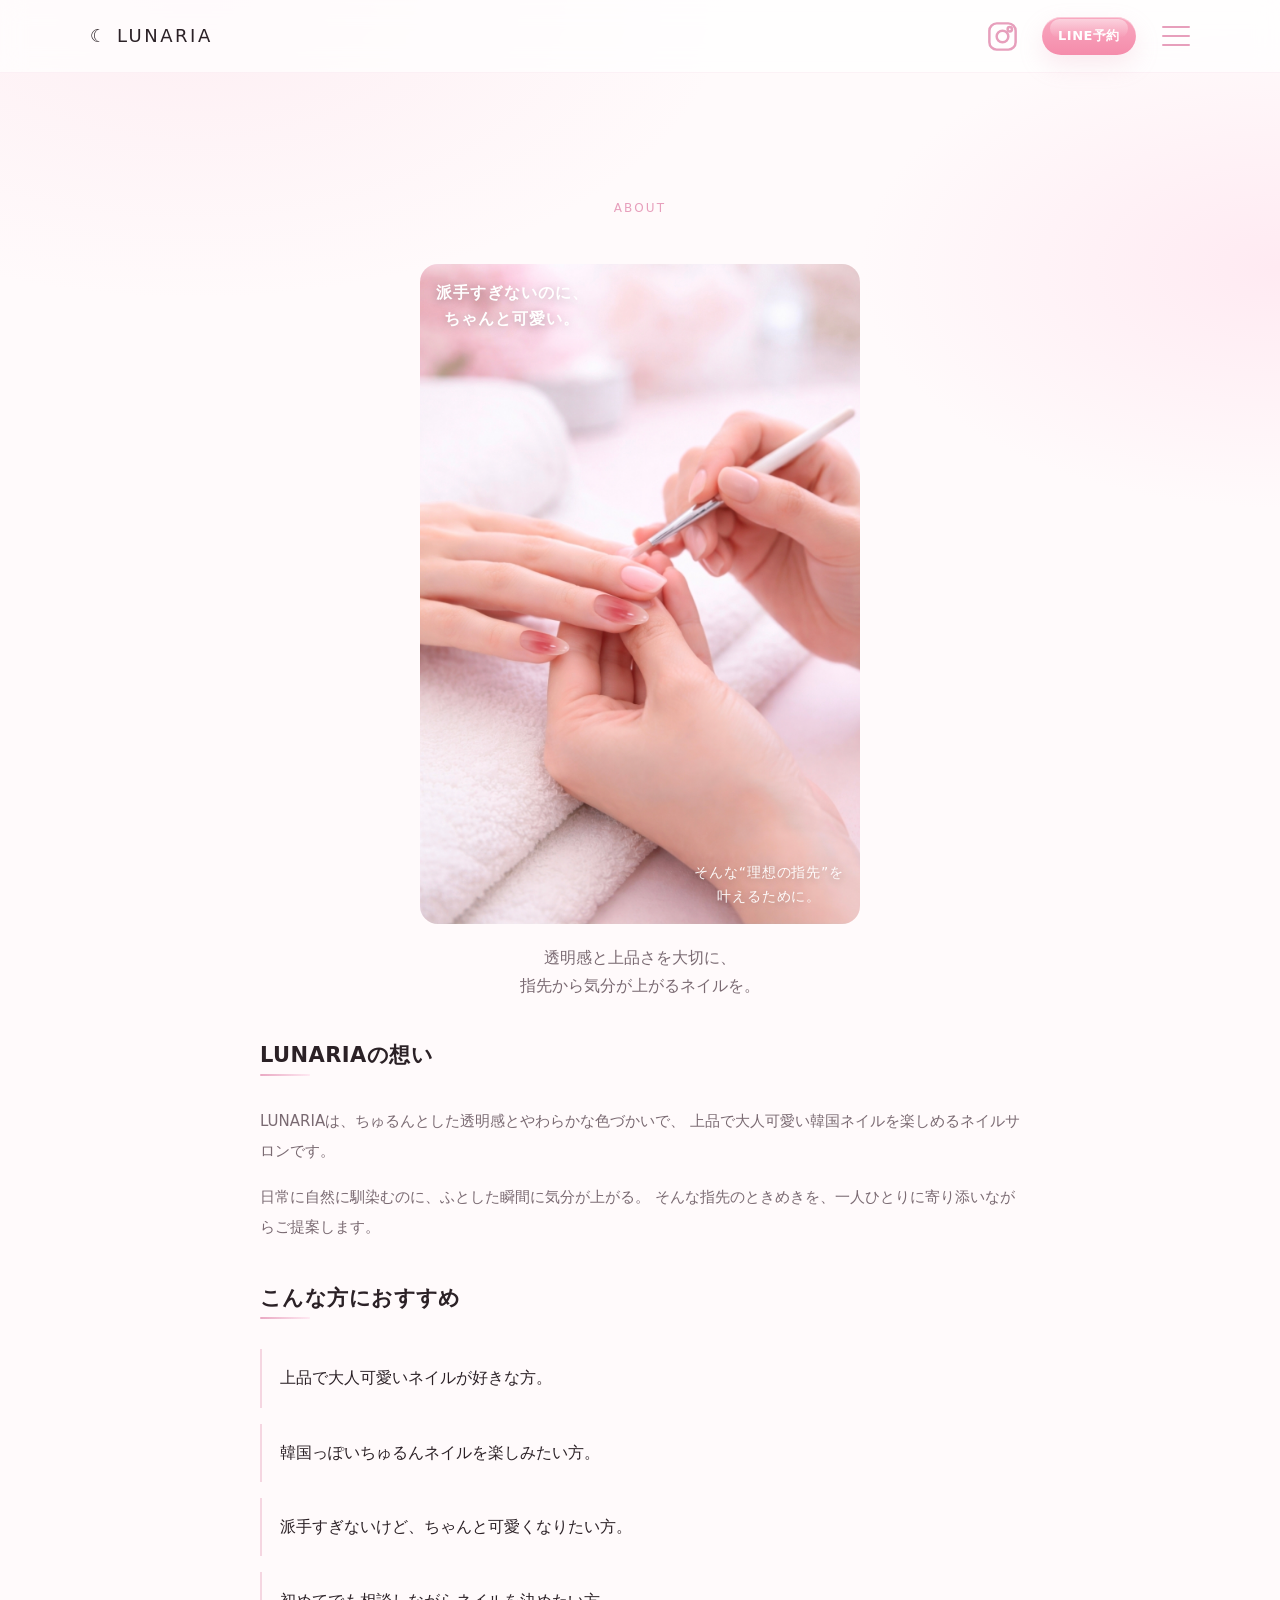
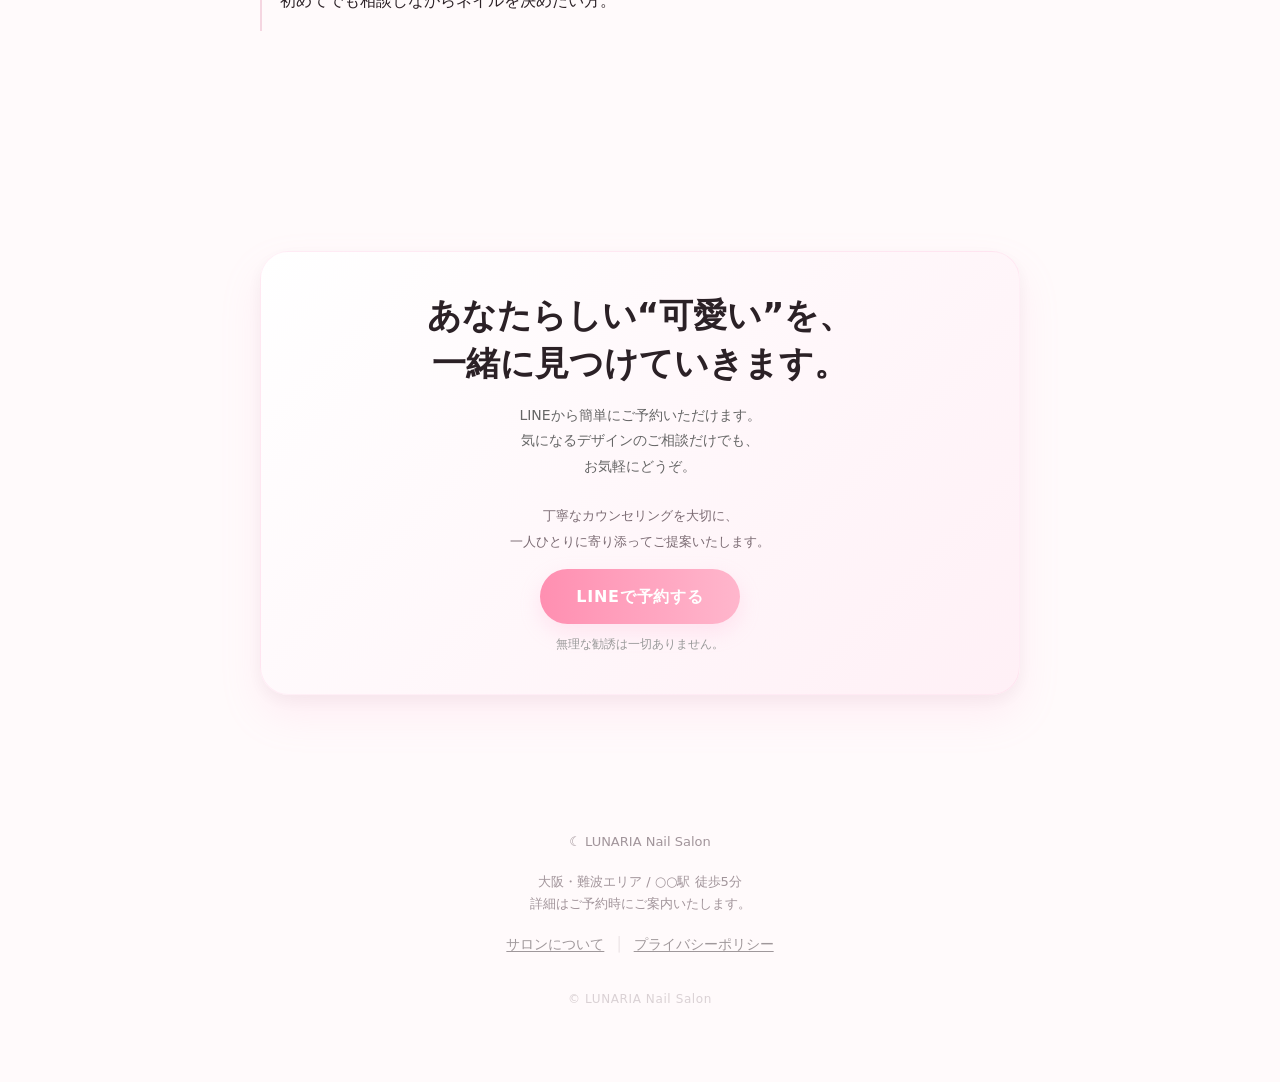
==== about.html @ 352ef380 "Add files via upload" ====
<!DOCTYPE html>
<html lang="ja">
<head>
  <meta charset="UTF-8">
  <meta name="viewport" content="width=device-width, initial-scale=1.0">
  <title>About | LUNARIA</title>
  <link rel="stylesheet" href="css/style.css">
</head>
<body>

  <header class="site-header">
    <div class="container site-header__inner">

      <a href="index.html" class="site-logo">
        ☾ LUNARIA
      </a>

      <nav class="site-nav" aria-label="グローバルナビゲーション">
        <a href="#" class="header__insta" aria-label="Instagram">
          <svg viewBox="0 0 24 24" fill="none" stroke="currentColor" stroke-width="1.8">
            <rect x="3" y="3" width="18" height="18" rx="5"></rect>
            <circle cx="12" cy="12" r="4"></circle>
            <circle cx="17" cy="7" r="1.5"></circle>
          </svg>
        </a>

        <a href="#" class="header__reserve">LINE予約</a>

        <button class="header__menu" aria-label="Menu" aria-expanded="false" aria-controls="headerDrawer">
          <span></span>
          <span></span>
          <span></span>
        </button>
      </nav>
    </div>

    <div class="header-drawer" id="headerDrawer" aria-hidden="true">
      <nav class="header-drawer__nav" aria-label="メニュー">
        <a href="index.html">Top</a>
        <a href="about.html" class="active">About</a>
        <a href="gallery.html">Gallery</a>
        <a href="menu.html">Menu</a>
        <a href="index.html#price">Price</a>
        <a href="index.html#faq">FAQ</a>
        <a href="index.html#cta">Reserve</a>
      </nav>
    </div>
  </header>

  <main>

    <section class="about-page section">
      <div class="container-narrow">

<div class="section-head center fade-up">
  <span class="section-label">About</span>

  
  
  
<div class="about-page__visual">

  <img src="images/about-nail.jpg" alt="施術イメージ">

  <p class="visual-text visual-text--top">
    派手すぎないのに、<br>ちゃんと可愛い。
  </p>

  <p class="visual-text visual-text--bottom">
    そんな“理想の指先”を<br>叶えるために。
  </p>

</div>


  <p class="section-text">
    透明感と上品さを大切に、<br>
    指先から気分が上がるネイルを。
  </p>
</div>

        <div class="about-page__block fade-up delay-2">
          <h2 class="about-page__title">LUNARIAの想い</h2>
          <p class="about-page__text">
            LUNARIAは、ちゅるんとした透明感とやわらかな色づかいで、
            上品で大人可愛い韓国ネイルを楽しめるネイルサロンです。
          </p>
          <p class="about-page__text">
            日常に自然に馴染むのに、ふとした瞬間に気分が上がる。
            そんな指先のときめきを、一人ひとりに寄り添いながらご提案します。
          </p>
        </div>

        <div class="about-page__block fade-up delay-3">
          <h2 class="about-page__title">こんな方におすすめ</h2>
          <ul class="about-page__list">
            <li>上品で大人可愛いネイルが好きな方。</li>
            <li>韓国っぽいちゅるんネイルを楽しみたい方。</li>
            <li>派手すぎないけど、ちゃんと可愛くなりたい方。</li>
            <li>初めてでも相談しながらネイルを決めたい方。</li>
          </ul>
        </div>

      </div>
    </section>

    <section class="cta section">
      <div class="container-narrow">
        <div class="cta-box fade-up">
          <h2 class="cta-title">あなたらしい“可愛い”を、<br>一緒に見つけていきます。</h2>
          <p class="cta-text">
            LINEから簡単にご予約いただけます。<br>
            気になるデザインのご相談だけでも、<br>お気軽にどうぞ。
          </p>
          <p class="cta-support">
  丁寧なカウンセリングを大切に、<br>
一人ひとりに寄り添ってご提案いたします。
</p>
          <a href="#" class="cta-button">LINEで予約する</a>
          <p class="cta-sub">無理な勧誘は一切ありません。</p>
        </div>
      </div>
    </section>

  </main>

<!-- footer -->
<footer class="site-footer">
  <div class="container center">

    <p class="footer-brand">☾ LUNARIA Nail Salon</p>

    <div class="footer-access">
      <p>大阪・難波エリア / ○○駅 徒歩5分</p>
      <p>詳細はご予約時にご案内いたします。</p>
    </div>

<div class="footer-links">
  <a href="about.html">サロンについて</a>
  <span class="footer-divider">│</span>
  <a href="policy.html">プライバシーポリシー</a>
</div>

    <p class="footer-copy">
      © LUNARIA Nail Salon
    </p>

  </div>
</footer>

  <script src="js/main.js"></script>
</body>
</html>
---- css/style.css ----
/* =========================
   RESET
========================= */

*,
*::before,
*::after{
  box-sizing:border-box;
}

html{
  scroll-behavior:smooth;
}

body{
  margin:0;
  font-family:"Noto Sans JP", system-ui, sans-serif;
  color:var(--text);
  background:
    radial-gradient(900px 500px at 15% 0%, rgba(246,179,203,0.16), transparent 60%),
    radial-gradient(700px 400px at 100% 10%, rgba(255,227,238,0.7), transparent 60%),
    var(--bg);
  line-height:1.7;
}

img{
  display:block;
  max-width:100%;
  height:auto;
}

a{
  color:inherit;
  text-decoration:none;
}

ul{
  margin:0;
  padding:0;
  list-style:none;
}

p{
  margin:0;
}

h1,h2,h3{
  margin:0;
  line-height:1.2;
}


/* =========================
   DESIGN TOKENS
========================= */

:root{

  --bg:#fffafb;
  --bg-soft:#fff3f7;
  --surface:#ffffff;

  --text:#2b2126;
  --text-soft:#7a6a72;

  --line:#f1dbe4;

  --pink-main:#f6b3cb;
  --pink-soft:#ffe3ee;
  --pink-deep:#e79fbc;

  --shadow-soft:0 10px 30px rgba(231,159,188,0.12);
  --shadow-card:0 8px 24px rgba(43,33,38,0.06);

  --radius-sm:14px;
  --radius-md:20px;
  --radius-lg:28px;

  --container:1120px;
  --container-narrow:760px;

  --space-section:120px;
  --space-section-sp:90px;
}

/* =========================
   LAYOUT
========================= */

.container{
  width:min(100% - 32px, var(--container));
  margin:0 auto;
}

.container-narrow{
  width:min(100% - 32px, var(--container-narrow));
  margin:0 auto;
}

.section{
  padding:var(--space-section) 0;
}

@media (max-width:768px){
  .section{
    padding:var(--space-section-sp) 0;
  }
}

/* =========================
   HEADER MENU
========================= */

.site-header{
  position: sticky;
  top: 0;
  z-index: 1000;
  background: rgba(255,255,255,0.88);
  backdrop-filter: blur(12px);
  -webkit-backdrop-filter: blur(12px);
  border-bottom: 1px solid rgba(231,159,188,0.10);
}

.site-header__inner{
  width: min(1100px, 92%);
  margin: 0 auto;
  min-height: 84px;
  display: flex;
  align-items: center;
  justify-content: space-between;
  gap: 16px;
}

.site-brand{
  display: inline-flex;
  align-items: center;
  gap: 8px;
  text-decoration: none;
  color: var(--text);
}

.site-brand__logo{
  font-size: 20px;
}

.site-brand__name{
  font-size: 18px;
  font-weight: 700;
  letter-spacing: .08em;
}

.site-header__actions{
  display: flex;
  align-items: center;
  gap: 14px;
}

.header-instagram img{
  width: 28px;
  height: 28px;
  display: block;
}

.menu-toggle{
  width: 46px;
  height: 46px;
  border: none;
  background: transparent;
  display: inline-flex;
  flex-direction: column;
  justify-content: center;
  gap: 6px;
  cursor: pointer;
  padding: 0;
}

.menu-toggle span{
  display: block;
  width: 28px;
  height: 2px;
  margin: 0 auto;
  border-radius: 999px;
  background: #d69ab0;
  transition: transform .25s ease, opacity .25s ease;
}

/* 開いた時の × */
.menu-toggle.is-open span:nth-child(1){
  transform: translateY(8px) rotate(45deg);
}

.menu-toggle.is-open span:nth-child(2){
  opacity: 0;
}

.menu-toggle.is-open span:nth-child(3){
  transform: translateY(-8px) rotate(-45deg);
}

.site-menu{
  position: fixed;
  inset: 84px 0 auto 0;
  background: rgba(255,255,255,0.96);
  backdrop-filter: blur(12px);
  -webkit-backdrop-filter: blur(12px);
  border-bottom: 1px solid rgba(231,159,188,0.10);
  opacity: 0;
  visibility: hidden;
  transform: translateY(-8px);
  transition: opacity .25s ease, visibility .25s ease, transform .25s ease;
}

.site-menu.is-open{
  opacity: 1;
  visibility: visible;
  transform: translateY(0);
}

.site-menu__inner{
  width: min(1100px, 92%);
  margin: 0 auto;
  display: grid;
  gap: 4px;
  padding: 18px 0 22px;
}

.site-menu__inner a{
  display: block;
  padding: 14px 6px;
  color: var(--text);
  text-decoration: none;
  font-weight: 600;
  border-bottom: 1px solid rgba(231,159,188,0.08);
}

.site-menu__inner a:last-child{
  border-bottom: none;
}

@media (min-width: 769px){
  .site-menu{
    inset: 92px 0 auto 0;
  }
}
/* =========================
   SECTION HEAD
========================= */
.section-head{
  text-align:center;
  margin-bottom:40px;
}

.section-label{
  display:inline-block;
  margin-bottom:10px;
  font-size:12px;
  letter-spacing:.18em;
  text-transform:uppercase;
  color:var(--pink-deep);
}

.section-title{
  font-size:clamp(28px,4vw,44px);
  color:var(--text);
  margin-bottom:16px;
}

.section-text{
  max-width:520px;
  margin:0 auto;
  color:var(--text-soft);
}

/* =========================
   SECTION LINE
========================= */

.section-divider{
  position: relative;
}

.section-divider::after{
  content: "";
  position: absolute;
  bottom: 0;
  left: 50%;
  transform: translateX(-50%);
  width: 180px;
  height: 2px;
  background: linear-gradient(
    to right,
    transparent,
    rgba(255, 170, 210, 0.7),
    rgba(255, 170, 210, 0.7),
    transparent
  );
  border-radius: 999px;
}

/* =========================
   BUTTON
========================= */

.btn{
  display:inline-flex;
  align-items:center;
  justify-content:center;
  min-height:52px;
  padding:0 24px;
  border-radius:999px;
  border:1px solid transparent;

  background:linear-gradient(
    135deg,
    var(--pink-soft),
    var(--pink-main)
  );

  color:var(--text);
  font-weight:600;

  box-shadow:var(--shadow-soft);

  transition:
    transform .25s ease,
    box-shadow .25s ease,
    opacity .25s ease;
}

.btn:hover{
  transform:translateY(-2px);
  box-shadow:0 14px 30px rgba(231,159,188,0.18);
}


/* =========================
   CARD
========================= */

.card{
  background:var(--surface);
  border:1px solid rgba(231,159,188,0.14);
  border-radius:var(--radius-md);
  box-shadow:var(--shadow-card);
  transition:.3s ease;
}

.card:hover{
  transform:translateY(-4px);
}

/* =========================
   BADGE
========================= */

.badge{
  display:inline-flex;
  align-items:center;
  gap:6px;
  padding:8px 12px;
  border-radius:999px;
  background:var(--bg-soft);
  color:var(--pink-deep);
  font-size:12px;
  letter-spacing:.08em;
}


/* =========================
   UTILITY
========================= */

.center{
  text-align:center;
}

.mt-s{
  margin-top:12px;
}

.mt-m{
  margin-top:24px;
}

.mt-l{
  margin-top:40px;
}

/* =========================
   HEADER
========================= */

.site-header{
  position: sticky;
  top: 0;
  z-index: 100;

  background: rgba(255,255,255,0.7);
  backdrop-filter: blur(12px);
  -webkit-backdrop-filter: blur(12px);

  border-bottom: 1px solid rgba(231,159,188,0.12);
}

.site-header__inner{
  min-height: 72px;
  display: flex;
  align-items: center;
  justify-content: space-between;
  gap: 20px;
}

.site-logo{
  font-size:18px;
  font-weight:500;
  letter-spacing:.14em;
  color:var(--text);
  white-space:nowrap;
}

.site-nav{
  display: flex;
  align-items: center;
  gap: 22px;
}

.site-nav__link{
  position: relative;
  font-size: 14px;
  color: var(--text-soft);
  transition: color .25s ease;
}

.site-nav__link:hover{
  color: var(--text);
}

.site-nav__link::after{
  content: "";
  position: absolute;
  left: 0;
  bottom: -4px;
  width: 0;
  height: 1px;
  background: var(--pink-deep);
  transition: width .25s ease;
}

.site-nav__link:hover::after{
  width: 100%;
}

.header{
  background:var(--pink-deep);
}

.header__insta{
  display: flex;
  align-items: center;
  justify-content: center;
  color:var(--pink-deep);
}
.header__insta svg{
  width:35px;
  height:35px;
  stroke-width:1.7;
}

.header__menu{
  width:28px;
  height:20px;
  margin-left:4px;
  display:flex;
  flex-direction:column;
  justify-content:space-between;
  background:none;
  border:none;
  padding:0;
  cursor:pointer;
}

.header__menu span{
  display:block;
  width:100%;
  height:1.8px;

  background:var(--pink-deep);
  border-radius:2px;

  transition:.25s ease;
}

.header__menu:hover span{
  opacity:.7;
}

.header__reserve{
  font-size:13px;
  font-weight:600;
  padding:8px 16px;

  border-radius:999px;

  background:var(--pink-deep);
  color:#fff;

  text-decoration:none;
  letter-spacing:.04em;

  transition:.25s ease;
}

.header__reserve:hover{
  transform:translateY(-1px);
  box-shadow:0 6px 16px rgba(231,159,188,0.25);
}

.site-header.scrolled{
  background: rgba(255,255,255,0.92);
  box-shadow: 0 12px 30px rgba(0,0,0,0.06);
}

/* =========================
   HEADER DRAWER
========================= */

.header__menu.is-open span:nth-child(1){
  transform: translateY(9px) rotate(45deg);
}

.header__menu.is-open span:nth-child(2){
  opacity: 0;
}

.header__menu.is-open span:nth-child(3){
  transform: translateY(-9px) rotate(-45deg);
}

.header-drawer{
  position: absolute;
  top: 100%;
  left: 0;
  width: 100%;

  background: rgba(255,255,255,0.92);
  backdrop-filter: blur(16px);
  -webkit-backdrop-filter: blur(14px);

  border-bottom: 1px solid rgba(231,159,188,0.12);

  opacity: 0;
  visibility: hidden;
  transform: translateY(-8px);
  transition: opacity .25s ease, visibility .25s ease, transform .25s ease;
  box-shadow: 0 20px 40px rgba(231,159,188,0.12);
}

.header-drawer.is-open{
  opacity: 1;
  visibility: visible;
  transform: translateY(0);
}

.header-drawer__nav{
  width: min(1100px, 92%);
  margin: 0 auto;
  padding: 14px 0 18px;
  display: grid;
  gap: 2px;
}

.header-drawer__nav a{
  display: block;
  padding: 18px 0;
  font-size: 16px;
  color: var(--text);
  text-decoration: none;
  border-bottom: 1px solid rgba(231,159,188,0.12);
  letter-spacing: .04em;

  transition: color .3s ease,
              transform .2s cubic-bezier(.4,0,.2,1);
  will-change: transform;
}

.header-drawer__nav a:hover{
  color: var(--pink-deep);
  transform: translateX(6px);
}

.header-drawer__nav a.active{
  color: var(--pink-deep);
  font-weight: 600;
}

.header-drawer__nav a:last-child{
  border-bottom: none;
}

/* =========================
   HERO
========================= */
.hero{
  position:relative;
  display:grid;
  place-items:center;
  overflow:hidden;
  
  min-height:calc(100svh - 72px);
  padding:120px 0;
}

.hero__bg{
  position:absolute;
  inset:0;
}

.hero__bg-image{
  width:100%;
  height:100%;
  object-fit:cover;

  transform:scale(1.08);
}

.hero__brand::before{
  content:none;
  display:inline-block;
  width:18px;
  height:1px;
  background:rgba(255,255,255,0.6);
  margin-right:8px;
  vertical-align:middle;
}

.hero::after{
  content:"";
  position:absolute;
  left:50%;
  bottom:-90px;
  transform:translateX(-50%);
  width:min(900px, 90vw);
  height:220px;
  background:radial-gradient(
    ellipse at center,
    rgba(255,210,230,.38),
    transparent 70%
  );
  filter:blur(36px);
  pointer-events:none;
}

.hero__overlay{
  position:relative;
  z-index:1;
  max-width:720px;
  margin:0 auto;
  text-align:center;
}

.hero__overlay::before{
  content:"";
  position:absolute;
  inset:-40px -20px;

  background:radial-gradient(
    circle,
    rgba(255,255,255,0.25),
    transparent 70%
  );

  filter:blur(40px);
  z-index:-1;
}

.hero__brand{
  font-size:14px;
  letter-spacing:.32em;
  color:rgba(255,255,255,0.6);
  margin-bottom:16px;
  text-transform:uppercase;
  opacity:0.9;
}

.hero__title{
  text-align:center;
  font-size:clamp(42px, 8vw, 72px);
  line-height:1.05;
  letter-spacing:-0.04em;
  color:#ffffff;
  text-shadow:0 10px 30px rgba(0,0,0,0.22);
}



.hero__title span{
  background:linear-gradient(
    180deg,
    #ff9ec4 0%,
    #FF69A3 40%,
    #ffb6d3 100%
  );
  -webkit-background-clip:text;
  -webkit-text-fill-color:transparent;

  /* ほんのり光沢 */
  text-shadow:
    0 2px 10px rgba(255,120,170,0.25),
    0 0 20px rgba(255,180,210,0.2);
  filter:brightness(1.12);
  text-shadow:0 6px 20px rgba(255,120,170,0.35);
}

.hero__text{
  margin-top:18px;
  font-size:17px;
  line-height:1.9;
  color:rgba(255,255,255,0.9);
  text-shadow:0 2px 12px rgba(0,0,0,.12);
}

.hero__btn{
  margin-top:34px;
  background:#f58cab;
}

.hero__btn,
.header__reserve,
.btn{
  position:relative;

  background:linear-gradient(
    180deg,
    #f8a9c0 0%,
    #f58cab 100%
  );

  color:#fff;
  border-radius:999px;

  box-shadow:
    0 10px 24px rgba(231,159,188,0.22),
    inset 0 1px 0 rgba(255,255,255,0.4);

  transition:transform .25s ease, box-shadow .25s ease;
}

/* ツヤ（ハイライト） */
.hero__btn::before,
.header__reserve::before,
.btn::before{
  content:"";
  position:absolute;
  top:2px;
  left:8%;
  width:84%;
  height:50%;

  background:linear-gradient(
    to bottom,
    rgba(255,255,255,0.8),
    rgba(255,255,255,0)
  );

  border-radius:999px;
  opacity:.6;
  pointer-events:none;
}

/* ホバー */
.hero__btn:hover,
.header__reserve:hover,
.btn:hover{
  transform:translateY(-2px) scale(1.02);

  box-shadow:
    0 14px 28px rgba(231,159,188,0.32),
    inset 0 2px 6px rgba(255,255,255,0.6);
}

.hero__actions{
  margin-top:20px;
}

/* =========================
   RESPONSIVE
========================= */
@media (max-width: 900px){
  .hero__inner{
    grid-template-columns:1fr;
    gap:28px;
  }

  .hero__visual{
    order:-1;
  }

  .hero__content{
    max-width:none;
  }
}

@media (max-width:768px){
  .hero{
    min-height:auto;
    padding:120px 0 90px;
  }

  .hero__overlay{
    width:min(92%, 520px);
    margin:0 auto;
  }
}

  .hero__title{
    font-size:clamp(34px, 12vw, 52px);
  }

  .hero__text{
    font-size:14px;
  }
}

/* =========================
   GALLERY
========================= */

/* 見出し */
.gallery .section-head{
  margin-bottom:48px;
}

.gallery .section-label{
  display:inline-block;
  margin-bottom:10px;
  font-size:12px;
  letter-spacing:.22em;
  text-transform:uppercase;
  color:#e8a3bb;
}

.gallery .section-title{
  font-size:clamp(34px, 5vw, 48px);
  line-height:1.05;
  color:var(--text);
}

.gallery .section-text{
  max-width:560px;
  margin:12px auto 0;
  line-height:1.8;
  color:var(--text-soft);
}

/* レイアウト */
.gallery__layout{
  display:grid;
  grid-template-columns:minmax(0, 1.1fr) minmax(0, 0.9fr);
  gap:28px;
}

/* カード共通 */
.gallery-card{
  border-radius:20px;
}

.gallery-card,
.gallery-mini{
  overflow:hidden;
  background:linear-gradient(
    180deg,
    rgba(255,255,255,0.95),
    rgba(255,255,255,0.78)
  );
  backdrop-filter:blur(8px);
  -webkit-backdrop-filter:blur(8px);
  border:1px solid rgba(231,159,188,0.10);
  box-shadow:0 10px 26px rgba(28,18,23,0.05);
  transition:
    transform .25s ease,
    box-shadow .25s ease,
    border-color .25s ease;
}

.gallery-card:hover,
.gallery-mini:hover{
  transform:translateY(-4px);
  box-shadow:0 16px 34px rgba(28,18,23,0.08);
  border-color:rgba(231,159,188,0.16);
}

.gallery-card__link,
.gallery-mini__link{
  display:block;
}

/* 横並びカード */
.gallery-card__link--row{
  display:grid;
  grid-template-columns:160px 1fr;
  gap:16px;
  align-items:center;
}

.gallery-card__link--reverse{
  display:grid;
  grid-template-columns:1fr 160px;
  gap:16px;
  align-items:center;
}

.gallery-card__link--reverse .gallery-card__thumb{
  order:2;
}

.gallery-card__link--reverse .gallery-card__body{
  order:1;
}

/* Featured */
.gallery-card--feature{
  position:relative;
  height:100%;
  box-shadow:0 12px 28px rgba(231,159,188,0.14);
}

.gallery-card--feature:hover{
  transform:translateY(-4px);
}

.gallery-card--feature .gallery-card__body{
  padding:18px 18px 20px;
}

.gallery-card--feature .gallery-card__title{
  font-size:clamp(24px, 3vw, 34px);
}

/* 画像 */
.gallery-card__image{
  width:100%;
  aspect-ratio:4 / 5;
  object-fit:cover;
  filter:brightness(1.03) contrast(1.03) saturate(1.02);
  transition:transform .35s ease, filter .35s ease;
}

.gallery-card__thumb{
  width:100%;
  height:100%;
  min-height:180px;
  object-fit:cover;
  border-radius:16px;
  filter:brightness(1.03) contrast(1.03) saturate(1.02);
  transition:transform .35s ease, filter .35s ease;
}

.gallery-mini__image{
  width:100%;
  aspect-ratio:1 / 1;
  object-fit:cover;
  filter:brightness(1.03) contrast(1.03) saturate(1.02);
  transition:transform .3s ease;
}

.gallery-card:hover .gallery-card__image,
.gallery-card:hover .gallery-card__thumb{
  transform:scale(1.04);
  filter:brightness(1.05) contrast(1.04) saturate(1.04);
}

.gallery-mini:hover .gallery-mini__image{
  transform:scale(1.05);
}

/* 本文 */
.gallery-card__body{
  display:block;
  padding:22px 20px;
}

.gallery-card__eyebrow{
  margin-bottom:12px;
  font-size:11px;
  letter-spacing:.16em;
  text-transform:uppercase;
  color:var(--pink-deep);
  opacity:.82;
}

.gallery-card__title{
  font-size:clamp(18px, 2.2vw, 26px);
  line-height:1.2;
  color:var(--text);
  font-weight:700;
}

.gallery-card__text{
  margin-top:12px;
  color:var(--text-soft);
  line-height:1.75;
  font-size:14px;
}

/* 右カラム */
.gallery__side{
  display:grid;
  gap:20px;
  padding-top:20px;
}

.gallery__side .gallery-card__title{
  font-size:clamp(18px, 2.2vw, 28px);
}

/* 下3枚 */
.gallery__bottom{
  grid-column:1 / -1;
  display:grid;
  grid-template-columns:repeat(3, 1fr);
  gap:20px;
  margin-top:20px;
}

.gallery__bottom .gallery-mini{
  position:relative;
  border-radius:20px;
}

.gallery__bottom .gallery-mini__image{
  border-radius:20px;
}

/* 下3枚にほんのり艶 */
.gallery__bottom .gallery-mini::after{
  content:"";
  position:absolute;
  inset:0;
  background:linear-gradient(
    120deg,
    rgba(255,255,255,0) 40%,
    rgba(255,255,255,0.28) 50%,
    rgba(255,255,255,0) 60%
  );
  opacity:0;
  transition:opacity .4s ease;
  pointer-events:none;
}

.gallery__bottom .gallery-mini:hover::after{
  opacity:1;
}

/* もっと見る */
.gallery__more{
  grid-column:1 / -1;
  margin-top:32px;
}

/* Gallery_card_PRICE */

.gallery-card__price{
  margin-top:12px;
  font-size:15px;
  font-weight:600;
  color:#e79fbc;
  letter-spacing:.08em;
}

/* =========================
   TABLET
========================= */

@media (max-width:1024px){

  .gallery .section-head{
    margin-bottom:42px;
  }

  .gallery__layout{
    grid-template-columns:1fr;
    gap:24px;
  }

  .gallery__side{
    gap:18px;
    padding-top:0;
  }

  .gallery__bottom{
    grid-template-columns:repeat(3, 1fr);
    gap:18px;
  }
}


/* =========================
   SMARTPHONE
========================= */

@media (max-width:768px){

  .gallery .section-head{
    margin-bottom:36px;
  }

  .gallery .section-title{
    font-size:clamp(30px, 8vw, 40px);
  }

  .gallery .section-text{
    max-width:34ch;
    margin-top:10px;
  }

  .gallery__layout{
    gap:22px;
  }

  .gallery-card__link--row{
    grid-template-columns:120px 1fr;
    gap:12px;
    align-items:center;
  }

  .gallery-card__link--reverse{
    grid-template-columns:1fr 120px;
    gap:12px;
    align-items:center;
  }

  .gallery-card__thumb{
    min-height:140px;
  }

  .gallery-card__body{
    padding:18px 16px;
  }

  .gallery-card__title{
    font-size:19px;
    line-height:1.15;
  }

  .gallery-card__text{
    font-size:13px;
    line-height:1.7;
  }

  .gallery__side{
    gap:18px;
  }

  .gallery__bottom{
    grid-template-columns:repeat(2, 1fr);
    gap:16px;
  }

  .gallery__bottom .gallery-mini:last-child{
    display:none;
  }

  .gallery-mini,
  .gallery-mini__image{
    border-radius:16px;
  }

  .gallery-mini__image{
    aspect-ratio:4 / 3;
  }
}


/* =========================
   TABLET
========================= */

@media (max-width: 1024px){

  .gallery .section-head{
    margin-bottom:42px;
  }

  .gallery__layout{
    grid-template-columns:1fr;
    gap:28px;
  }

  .gallery__side{
    gap:20px;
    padding-top:0;
  }

  .gallery__bottom{
    grid-template-columns:repeat(3, 1fr);
    gap:18px;
  }

  .gallery-card--feature{
    transform:none;
  }

  .gallery-card--feature:hover{
    transform:translateY(-4px);
  }
}


/* =========================
   SMARTPHONE
========================= */

@media (max-width: 768px){

  .gallery .section-head{
    margin-bottom:36px;
  }

  .gallery .section-title{
    font-size:clamp(30px, 8vw, 40px);
  }

  .gallery .section-text{
    max-width:34ch;
    margin-top:10px;
  }

  .gallery__layout{
    gap:22px;
  }

  .gallery-card__link--row{
    display:grid;
    grid-template-columns:120px 1fr;
    align-items:stretch;
  }

  .gallery-card__link--reverse{
    display:grid;
    grid-template-columns:1fr 120px;
    align-items:stretch;
  }

  .gallery-card__link--reverse .gallery-card__thumb{
    order:2;
  }

  .gallery-card__link--reverse .gallery-card__body{
    order:1;
  }

  .gallery-card__thumb{
    min-height:140px;
  }

  .gallery-card__body{
    padding:18px 16px;
  }

  .gallery-card__title{
    font-size:19px;
    line-height:1.15;
  }

  .gallery-card__text{
    font-size:13px;
    line-height:1.7;
  }

  .gallery__side{
    gap:18px;
  }

  .gallery__bottom{
    grid-template-columns:repeat(2, 1fr);
    gap:16px;
    margin-top:6px;
  }

  .gallery-mini:last-child{
    grid-column:1 / -1;
  }

  .gallery-mini,
  .gallery-mini__image{
    border-radius:16px;
  }

  .gallery-mini__image{
    aspect-ratio:4 / 3;
  }
}

/* =========================
   MODAL
========================= */

.gallery-modal{
  position:fixed;
  inset:0;
  z-index:200;
  display:flex;
  align-items:center;
  justify-content:center;
  padding:20px;
  background:rgba(20,16,20,0.72);
  opacity:0;
  visibility:hidden;
  transition:opacity .25s ease, visibility .25s ease;
}

.gallery-modal.is-open{
  opacity:1;
  visibility:visible;
}

.gallery-modal__inner{
  max-width:min(92vw, 760px);
  max-height:88vh;
}

.gallery-modal__image{
  display:block;
  width:100%;
  max-height:88vh;
  object-fit:contain;
  border-radius:20px;
  box-shadow:0 20px 60px rgba(0,0,0,0.22);
  transform:scale(0.96);
  opacity:0;
  transition:transform .25s ease, opacity .25s ease;
}

.gallery-modal.is-open .gallery-modal__image{
  transform:scale(1);
  opacity:1;
}

.gallery-modal__close{
  position:absolute;
  top:20px;
  right:20px;
  width:44px;
  height:44px;
  border:none;
  border-radius:999px;
  background:rgba(255,255,255,0.18);
  color:#fff;
  font-size:28px;
  line-height:1;
  cursor:pointer;
  backdrop-filter:blur(8px);
  -webkit-backdrop-filter:blur(8px);
}

@media (max-width:768px){
  .gallery-modal{
    padding:16px;
  }

  .gallery-modal__inner{
    max-width:100%;
  }

  .gallery-modal__image{
    border-radius:16px;
  }

  .gallery-modal__close{
    top:14px;
    right:14px;
  }
}

/* =========================
   POPULAR
========================= */

.popular__grid{
  display:grid;
  grid-template-columns:repeat(3, 1fr);
  gap:24px;
}

.popular-card{
  overflow:hidden;
  background:rgba(255,255,255,0.88);
  backdrop-filter:blur(8px);
  -webkit-backdrop-filter:blur(8px);
  transition:
    transform .3s ease,
    box-shadow .3s ease;
}

.popular-card:hover{
  transform:translateY(-4px);
  box-shadow:0 14px 30px rgba(43,33,38,0.08);
}

.popular-card__link{
  display:block;
}

.popular-card__media{
  position:relative;
  overflow:hidden;
}

.popular-card__image{
  width:100%;
  aspect-ratio:4 / 5;
  object-fit:cover;
  transition:transform .35s ease;
}

.popular-card:hover .popular-card__image{
  transform:scale(1.03);
}

.popular-card__number{
  position:absolute;
  top:16px;
  left:16px;
  display:inline-flex;
  align-items:center;
  justify-content:center;
  min-width:52px;
  height:52px;
  padding:0 12px;
  border-radius:999px;
  color:var(--text);
  font-size:14px;
  font-weight:600;
  letter-spacing:.08em;
  box-shadow:0 10px 24px rgba(43,33,38,0.08);
  background:transparent;
  border:none;
  box-shadow:none;
  padding:0;
  min-width:auto;
  height:auto;
  backdrop-filter:blur(6px);
}

.popular-card__body{
  padding:22px 20px 24px;
}

.popular-card__eyebrow{
  font-size:11px;
  letter-spacing:.16em;
  text-transform:uppercase;
  color:var(--pink-deep);
}

.popular-card__title{
  margin-top:10px;
  font-size:24px;
  color:var(--text);
}

.popular-card__text{
  margin-top:10px;
  font-size:14px;
  line-height:1.8;
  color:var(--text-soft);
}

@media (max-width: 900px){
  .popular__grid{
    grid-template-columns:1fr;
  }
}


/* =========================
   TABLET
========================= */

@media (max-width: 1024px){
  .gallery__layout{
    grid-template-columns:1fr;
  }

  .gallery__side{
    padding-top:0;
  }
}


/* =========================
   SMARTPHONE
========================= */

@media (max-width: 768px){
  .gallery__layout{
    gap:20px;
  }

  .gallery-card__link--row{
    display:grid;
    grid-template-columns:120px 1fr;
    align-items:stretch;
  }

  .gallery-card__link--reverse{
    display:grid;
    grid-template-columns:1fr 120px;
    align-items:stretch;
  }

  .gallery-card__link--reverse .gallery-card__thumb{
    order:2;
  }

  .gallery-card__link--reverse .gallery-card__body{
    order:1;
  }

  .gallery-card__thumb{
    min-height:140px;
  }

  .gallery-card__body{
    padding:16px 14px;
  }

  .gallery-card__title{
    font-size:18px;
  }

  .gallery-card__text{
    font-size:13px;
    line-height:1.7;
  }

  .gallery__bottom{
    grid-template-columns:repeat(2, 1fr);
    gap:16px;
  }

  .gallery-mini:last-child{
    grid-column:1 / -1;
  }

  .gallery-mini__image{
    aspect-ratio:4 / 3;
  }
}

/* =========================
   Concept
========================= */

.concept{
  position: relative;
  text-align: center;
  padding: 140px 0 180px;
  overflow: hidden;
}

/* セクションタイトル */

.concept .section-title{
  font-size: clamp(28px, 4vw, 40px);
  letter-spacing: .08em;
  margin-bottom: 28px;
}

/* キャッチコピー（主役） */

.concept__catch{
  font-size: clamp(26px, 4.2vw, 36px);
  font-weight: 700;
  line-height: 1.4;
  margin-bottom: 32px;
  color: var(--text);
}

/* 本文 */

.concept__text{
  max-width: 520px;
  margin: 0 auto;
  line-height: 1.9;
  font-size: 15px;
  color: var(--text-soft);
  opacity: 0.85;
}

/* 段落の余白 */

.concept p{
  margin-bottom: 18px;
}

/* 背景の柔らかい光（上品に） */

.concept::after{
  content: "";
  position: absolute;
  inset: 0;

  background:
    radial-gradient(
      600px 300px at 50% 20%,
      rgba(255, 200, 220, 0.15),
      transparent 70%
    );

  pointer-events: none;
}

.concept::before{
  content: "";
  position: absolute;
  bottom: 0;
  left: 50%;
  transform: translateX(-50%);

  width: 200px;
  height: 2px;

  background: linear-gradient(
    to right,
    transparent,
    rgba(255, 170, 210, 0.6),
    transparent
  );
  box-shadow: 0 0 8px rgba(255, 170, 210, 0.4);
}

/* =========================
   STRENGTH
========================= */
.strength__grid{
  display: grid;
  grid-template-columns: repeat(3, 1fr);
  gap: 32px;
  text-align: center;
}

.strength-item{
  display: flex;
  flex-direction: column;
  align-items: center;
  text-align: center;
  max-width: 260px;
  margin: 0 auto;
}


/* 丸 */

.strength-circle{
  width: 110px;
  height: 110px;
  border-radius: 50%;
  border: 1.5px solid rgba(255, 170, 210, 0.4);
  display: flex;
  align-items: center;
  justify-content: center;
  margin-bottom: 20px;
}

/* 番号 */

.strength-number{
  font-size: 18px;
  font-weight: 700;
  color: #f8a5c2;
  margin-bottom: 6px;
}

/* タイトル */

.strength-title{
  font-size: 16px;
  font-weight: 600;
  line-height: 1.4;
}

/* テキスト */

.strength-text{
  font-size: 13px;
  color: #666;
  margin-top: 10px;
  line-height: 1.6;
}

@media (max-width: 768px){

  .strength__grid{
    grid-template-columns: 1fr;
    gap: 40px;
  }

  .strength-circle{
    width: 120px;
    height: 120px;
  }

  .strength-title{
    font-size: 15px;
  }

  .strength-text{
    font-size: 13px;
  }

}

/* =========================
   PRICE
========================= */

.price .section-head{
  margin-bottom: 44px;
}

.price .section-label{
  display: inline-block;
  margin-bottom: 10px;
  font-size: 12px;
  letter-spacing: .22em;
  text-transform: uppercase;
  color: #e8a3bb;
}

.price .section-title{
  font-size: clamp(32px, 5vw, 46px);
  line-height: 1.05;
  color: var(--text);
}

.price .section-text{
  max-width: 560px;
  margin: 12px auto 0;
  line-height: 1.8;
  color: var(--text-soft);
}

.price__list{
  display: grid;
  gap: 16px;
}

.price-item{
  background: rgba(255,255,255,0.92);
  border: 1px solid rgba(231,159,188,0.10);
  border-radius: 24px;
  padding: 24px 22px;
  box-shadow:
    0 10px 30px rgba(255,170,210,0.08),
    0 2px 10px rgba(0,0,0,0.03);
  transition:
    transform .25s ease,
    box-shadow .25s ease,
    border-color .25s ease;
  position: relative;
  overflow: hidden;
}

.price-item:hover{
  transform: translateY(-3px);
  box-shadow:
    0 16px 34px rgba(255,170,210,0.12),
    0 4px 14px rgba(0,0,0,0.04);
  border-color: rgba(231,159,188,0.16);
}

.price-item:hover::before{
  opacity:1;
}

.price-item__head{
  display: flex;
  align-items: center;
  justify-content: space-between;
  gap: 16px;
  margin-bottom: 14px;
}

.price-item__title{
  font-size: 18px;
  font-weight: 700;
  line-height: 1.45;
  color: var(--text);
}

.price-item__value{
  flex-shrink: 0;
  font-size: 22px;
  font-weight: 700;
  letter-spacing: .03em;
  color: #f0a1bf;
  line-height: 1;
  padding-top: 2px;
  background: linear-gradient(90deg,#f8a5c2,#fbc2d3);
  -webkit-background-clip: text;
  -webkit-text-fill-color: transparent;
}

.price-item__text{
  font-size: 14px;
  line-height: 1.9;
  color: var(--text-soft);
}

.price-item::before{
  content:"";
  position:absolute;
  inset:0;
  background: linear-gradient(
    120deg,
    rgba(255,255,255,0.6),
    rgba(255,255,255,0)
  );
  opacity:0;
  transition:.4s;
}

.price-item__title::after{
  content: "";
  display: block;
  width: 32px;
  height: 2px;
  margin-top: 9px;
  border-radius: 999px;
  background: linear-gradient(
    to right,
    rgba(255,170,210,0.75),
    rgba(255,170,210,0.18)
  );
}

/* メモ文があるなら使える */
.price-note{
  margin-top: 20px;
  text-align: center;
  font-size: 12px;
  line-height: 1.8;
  color: var(--text-soft);
  opacity: .78;
}

@media (max-width: 768px){

  .price .section-head{
    margin-bottom: 36px;
  }

  .price-item{
    padding: 22px 18px;
    border-radius: 22px;
  }

  .price-item__head{
    gap: 12px;
    margin-bottom: 12px;
  }

  .price-item__title{
    font-size: 17px;
  }

  .price-item__value{
    font-size: 20px;
  }

  .price-item__text{
    font-size: 13px;
    line-height: 1.85;
  }
}

/* =========================
   FAQ
========================= */
.faq__list{
  display: grid;
  gap: 12px;
}

.faq-item{
  background: #fff;
  border-radius: 18px;
  padding: 16px 18px;
  border: 1px solid rgba(255,170,210,0.1);
}

.faq-item summary{
  font-weight: 600;
  cursor: pointer;
  list-style: none;
  position: relative;
  padding-right: 24px;
}

.faq-item summary::after{
  content: "+";
  position: absolute;
  right: 0;
  top: 0;
  color: #f0a1bf;
  font-weight: bold;
}

.faq-item[open] summary::after{
  content: "−";
}

.faq-item p{
  margin-top: 10px;
  font-size: 14px;
  line-height: 1.8;
  color: #666;
}

/* =========================
   REVIEW
========================= */
.review__list{
  display: grid;
  gap: 16px;
}

.review-item{
  background: #fff;
  border-radius: 20px;
  padding: 22px;
  border: 1px solid rgba(255,170,210,0.1);
  box-shadow:
    0 8px 24px rgba(255,170,210,0.08),
    0 2px 8px rgba(0,0,0,0.03);
  transition: transform .2s ease;
}

.review-item:hover{
  transform: translateY(-4px);
}

.review-item::before{
  content:"“";
  position:absolute;
  top:10px;
  left:14px;
  font-size: 32px;
  color: rgba(255,170,210,0.5);
}

.review-item__text{
  font-size: 14px;
  line-height: 1.8;
  color: #444;
  margin-bottom: 14px;
}

.review-item__name{
  font-size: 12px;
  color: #999;
}

@media (min-width: 768px){
  .review__list{
    grid-template-columns: repeat(3, 1fr);
    gap: 20px;
    align-items: stretch;
  }

  .review-item{
    height: 100%;
    display: flex;
    flex-direction: column;
    justify-content: space-between;
  }
  .review-item:nth-child(2){
    transform: translateY(-8px);
  }
}

/* =========================
   CTA
========================= */

.cta{
  padding: 100px 0 80px;
}

.cta-box{
  background: linear-gradient(
    135deg,
    #fff,
    #fff0f6
  );
  border-radius: 28px;
  padding: 40px 24px;
  text-align: center;
  border: 1px solid rgba(255,170,210,0.18);
  box-shadow:
    0 20px 40px rgba(255,170,210,0.15),
    0 6px 20px rgba(0,0,0,0.05);
}

.cta-title{
  font-size: clamp(24px, 5vw, 34px);
  font-weight: 700;
  line-height: 1.4;
  margin-bottom: 16px;
}

.cta-text{
  font-size: 14px;
  line-height: 1.8;
  color: #666;
  margin-bottom: 24px;
}

.cta-sub{
  font-size: 12px;
  color: #999;
  margin-top: 10px;
}

/* ボタン */

.cta-button{
  display: inline-block;
  padding: 14px 36px;
  border-radius: 999px;
  letter-spacing: 0.05em;
  background: linear-gradient(
    90deg,
    #ff8fb1,
    #ffb6cc
  );

  color: #fff;
  font-weight: 700;
  text-decoration: none;
  box-shadow: 0 8px 20px rgba(255,170,210,0.25);
  transition: all .25s ease;
}

.cta-button:hover{
  transform: translateY(-3px);
  box-shadow:
    0 14px 30px rgba(255,150,190,0.45);
}

/* =========================
   FOOTER
========================= */

.site-footer{
  padding: 56px 0 72px;
  font-size:13px;
  color:var(--text-soft);
  opacity: 0.7;
}

.footer-links{
  margin-top: 18px;
  font-size: 14px;
  opacity: 0.8;
}

.footer-links a{
  color: var(--text);
  opacity: 0.8;
  text-decoration: underline;
  text-underline-offset: 2px;
  transition: color .2s ease;
}

.footer-links a:hover{
  color: var(--pink-deep);
  opacity: 1;
}

.footer-divider{
  margin: 0 6px;
  opacity: 0.3;
}

.footer-brand{
  margin-bottom: 18px;
}

.footer-access{
  margin-bottom: 18px;
}

.footer-copy{
  margin-top: 32px;
  font-size: 12px;
  color: var(--text-soft);
  opacity: 0.4;
  letter-spacing: .05em;
}

/* =========================
   SCROLL FADE
========================= */

.fade-up{
  opacity:0;
  transform:translateY(30px);
  transition:
    opacity .8s ease,
    transform .8s ease;
}

.fade-up.is-show{
  opacity:1;
  transform:translateY(0);
}

/* =========================
   SCROLL ANIMATION
========================= */

.fade-up{
  opacity: 0;
  transform: translateY(28px);
  transition:
    opacity .8s ease,
    transform .8s ease;
  will-change: opacity, transform;
}

.fade-up.is-show{
  opacity: 1;
  transform: translateY(0);
}

.delay-1{
  transition-delay: .08s;
}

.delay-2{
  transition-delay: .16s;
}

.delay-3{
  transition-delay: .24s;
}

.delay-4{
  transition-delay: .32s;
}

.delay-5{
  transition-delay: .40s;
}

.delay-6{
  transition-delay: .48s;
}

.delay-7{
  transition-delay: .56s;
}

/* 動きが苦手な人向け */
@media (prefers-reduced-motion: reduce){
  .fade-up{
    opacity: 1;
    transform: none;
    transition: none;
  }
}


/* =========================
   GALLERY PAGE
========================= */

.gallery-page .section-head{
  margin-bottom: 44px;
}

.gallery-page .section-label{
  display: inline-block;
  margin-bottom: 10px;
  font-size: 12px;
  letter-spacing: .22em;
  text-transform: uppercase;
  color: #e8a3bb;
}

.gallery-page .section-title{
  font-size: clamp(34px, 5vw, 48px);
  line-height: 1.05;
  color: var(--text);
}

.gallery-page .section-text{
  max-width: 620px;
  margin: 12px auto 0;
  line-height: 1.8;
  color: var(--text-soft);
}

.gallery-page__grid{
  display: grid;
  grid-template-columns: repeat(3, 1fr);
  gap: 16px;
}

.gallery-page__card{
  position: relative;
  border-radius: 18px;
  overflow: hidden;
  background: none;
  border: none;
  box-shadow:
    0 10px 26px rgba(255,170,210,0.08),
    0 2px 10px rgba(0,0,0,0.03);
}

.gallery-page__card::after{
  content: "";
  position: absolute;
  pointer-events: none;
  inset: 0;
  background: linear-gradient(
    to top,
    rgba(0,0,0,0.22),
    rgba(0,0,0,0.0) 70%
  );
}

.gallery-page__card:hover{
  transform: translateY(-4px);
  box-shadow:
    0 16px 34px rgba(255,170,210,0.12),
    0 4px 14px rgba(0,0,0,0.04);
  border-color: rgba(231,159,188,0.16);
}

.gallery-page__card:hover .gallery-page__image{
  transform: scale(1.05);
}

.gallery-page__link{
  position: relative;
  display: block;
  z-index: 1;
  color: inherit;
  text-decoration: none;
}

.gallery-page__image{
  width: 100%;
  aspect-ratio: 4 / 5;
  object-fit: cover;
  display: block;
  transition: transform .4s ease;
}

.gallery-page__body{
  position: absolute;
  left: 14px;
  bottom: 12px;
  width: 100%;
  padding: 0;
  z-index: 2;
  pointer-events: none;

  background: linear-gradient(
    to top,
    rgba(0,0,0,0.45),
    rgba(0,0,0,0)
  );

  color: #fff;
}

.gallery-page__title{
  font-size: 18px;
  font-weight: 700;
  line-height: 1.4;
  color: #fff;
  text-shadow: 0 2px 8px rgba(0,0,0,0.25);
}

.gallery-page__price{
  margin-top: 8px;
  font-size: 15px;
  font-weight: 700;
  color: rgba(255,255,255,0.85);
}

@media (max-width: 1024px){
  .gallery-page__grid{
    grid-template-columns: repeat(2, 1fr);
    gap: 20px;
  }
}

@media (max-width: 768px){
  .gallery-page .section-head{
    margin-bottom: 36px;
  }

  .gallery-page__grid{
    grid-template-columns: repeat(2, 1fr);
    gap: 12px; 
  }

  .gallery-page__body{
    padding: 14px 14px 16px;
  }

  .gallery-page__title{
    font-size: 17px;
  }

  .gallery-page__price{
    font-size: 14px;
  }
}

/* =========================
   GALLERY MODAL
========================= */

.gallery-modal{
  position: fixed;
  inset: 0;
  display: none;
  align-items: center;
  justify-content: center;
}

.gallery-modal.is-open{
  display: flex;
}

.gallery-modal__prev,
.gallery-modal__next{
  position: absolute;
  top: 50%;
  transform: translateY(-50%);
  z-index: 10;
  font-size: 36px;
  color: #fff;
  background: none;
  border: none;
  cursor: pointer;
}

.gallery-modal__prev{
  left: 20px;
}

.gallery-modal__next{
  right: 20px;
}


/* =========================
   MENU PAGE
========================= */

.menu-page .section-head{
  margin-bottom: 44px;
}

.menu-page .section-label{
  display: inline-block;
  margin-bottom: 10px;
  font-size: 12px;
  letter-spacing: .22em;
  text-transform: uppercase;
  color: #e8a3bb;
}

.menu-page .section-title{
  font-size: clamp(34px, 5vw, 48px);
  line-height: 1.05;
  color: var(--text);
}

.menu-page .section-text{
  max-width: 620px;
  margin: 12px auto 0;
  line-height: 1.8;
  color: var(--text-soft);
}

.menu-page__list{
  display: grid;
  gap: 16px;
}

.menu-page__item{
  background: rgba(255,255,255,0.92);
  border: 1px solid rgba(231,159,188,0.10);
  border-radius: 24px;
  padding: 24px 22px;
  box-shadow:
    0 10px 30px rgba(255,170,210,0.08),
    0 2px 10px rgba(0,0,0,0.03);
  transition:
    transform .25s ease,
    box-shadow .25s ease,
    border-color .25s ease;
}

.menu-page__item:hover{
  transform: translateY(-3px);
  box-shadow:
    0 16px 34px rgba(255,170,210,0.12),
    0 4px 14px rgba(0,0,0,0.04);
  border-color: rgba(231,159,188,0.16);
}

.menu-page__head{
  display: flex;
  align-items: center;
  justify-content: space-between;
  gap: 16px;
  margin-bottom: 14px;
}

.menu-page__title{
  margin: 0;
  font-size: 18px;
  font-weight: 700;
  line-height: 1.45;
  color: var(--text);
}

.menu-page__price{
  flex-shrink: 0;
  font-size: 22px;
  font-weight: 800;
  letter-spacing: 0.04em;
  color: #e89bb7;
  line-height: 1;
  padding-top: 2px;
}

.menu-page__text{
  font-size: 14px;
  line-height: 1.9;
  color: var(--text-soft);
}

.menu-page__note{
  margin-top: 20px;
  text-align: center;
  font-size: 12px;
  line-height: 1.8;
  color: var(--text-soft);
  opacity: .78;
}

.menu-page__guide{
  margin-top: 18px;
  text-align: center;
  font-size: 13px;
  line-height: 1.8;
  color: var(--text-soft);
}

.menu-page__head-main{
  display: flex;
  flex-direction: column;
  align-items: flex-start;
  gap: 6px;
}

.menu-page__badge{
  display: inline-block;
  width: fit-content;
  margin-bottom: 0;
  padding: 5px 10px;
  border-radius: 999px;
  font-size: 11px;
  font-weight: 600;
  letter-spacing: .08em;
  color: var(--pink-deep);
  background: rgba(255,170,210,0.18);
}

.menu-page__item--featured{
  border-color: rgba(231,159,188,0.16);
  box-shadow:
    0 14px 34px rgba(255,170,210,0.11),
    0 2px 10px rgba(0,0,0,0.03);
  transform: scale(1.01);
}

.menu-page__price{
  white-space: nowrap;
}

@media (max-width: 768px){

  .menu-page .section-head{
    margin-bottom: 36px;
  }

  .menu-page__item{
    padding: 22px 18px;
    border-radius: 22px;
  }

  .menu-page__head{
    gap: 12px;
    margin-bottom: 12px;
  }

  .menu-page__title{
    font-size: 17px;
  }

  .menu-page__price{
    font-size: 20px;
  }

  .menu-page__text{
    font-size: 13px;
    line-height: 1.85;
  }
}

/* =========================
   ABOUT PAGE
========================= */
.about-page .section-title{
  font-size: 18px;
  font-weight: 600;
  opacity: 0.7;
  margin-top: 10px;
  margin-bottom: 8px;
}

.about-page .section-head{
  margin-bottom: 44px;
}

.about-page__lead{
  text-align: center;
  margin-bottom: 60px;
}

.about-page__catch{
  font-size: clamp(26px, 5vw, 36px);
  font-weight: 700;
  line-height: 1.8;
  color: var(--text);
  margin-bottom: 20px;
}

.about-page__block{
  margin-top: 44px;
}

.about-page__title{
  font-size: 21px;
  font-weight: 700;
  color: var(--text);
  margin-bottom: 30px;
  letter-spacing: .02em;
  position: relative;
  padding-bottom: 8px;
}

.about-page__title::after{
  content: "";
  position: absolute;
  left: 0;
  bottom: 0;

  width: 50px;
  height: 2px;

  border-radius: 2px;

  background: linear-gradient(
    to right,
    rgba(231,159,188,0.9),
    rgba(255,170,210,0.2)
  );
}

.about-page__text{
  font-size: 15px;
  line-height: 2;
  color: var(--text-soft);
  margin-top: 16px;
}

.about-page__list{
  display: grid;
  gap: 16px;
  padding: 0;
  margin: 0;
  list-style: none;
}

.about-page__list li{
  padding: 14px 0 14px 18px;
  border-radius: 0;

  background: transparent;
  border: none;
  box-shadow: none;

  border-left: 2px solid rgba(231,159,188,0.4);

  color: var(--text);
  line-height: 1.9;
}

@media (max-width: 768px){
  .about-page__lead{
    margin-bottom: 40px;
  }

  .about-page__catch{
    font-size: clamp(22px, 6vw, 30px);
  }

  .about-page__title{
    font-size: 20px;
  }

  .about-page__text{
    font-size: 14px;
    line-height: 1.9;
  }
}

.about-page__visual{
  position: relative;
  max-width: 440px;
  margin: 36px auto 20px;
}

.about-page__visual img{
  width: 100%;
  border-radius: 18px;
  display: block;
}

/* 共通 */
.visual-text{
  position: absolute;
  font-weight: 700;
  color: #fff;
  font-size: 16px;
  letter-spacing: .06em;
  text-shadow: 0 2px 10px rgba(0,0,0,0.25);
}

/* 左上 */
.visual-text--top{
  top: 16px;
  left: 16px;
  font-size: 16px;
  font-weight: 700;
  line-height: 1.6;
}

/* 右下 */
.visual-text--bottom{
  bottom: 16px;
  right: 16px;
  font-size: 14px;
  font-weight: 400;
  opacity: 0.95;
}

.cta-support{
  margin-top: 18px;
  font-size: 13px;
  line-height: 2;
  color: var(--text-soft);
  margin-bottom: 14px;
}

/* =========================
   POLICY PAGE
========================= */
 .policy-page .section-title{
  font-size: 28px;
  margin-bottom: 12px;
  }
  
.policy-page .section-head{
  margin-bottom: 44px;
  gap: 10px;
}

.policy-page__content{
  display: grid;
  gap: 14px;
}

.policy-page__block{
  background: rgba(255,255,255,0.92);
  border: 1px solid rgba(231,159,188,0.10);
  border-radius: 22px;
  padding: 20px 18px;
  box-shadow:
  0 6px 16px rgba(255,170,210,0.05),
  0 2px 6px rgba(0,0,0,0.02);
}

.policy-page__title{
  font-size: 18px;
  font-weight: 700;
  line-height: 1.5;
  color: var(--text);
  margin-bottom: 10px;
}

.policy-page__text{
  font-size: 13px;
  line-height: 1.9;
  color: var(--text-soft);
}

@media (max-width: 768px){
  .policy-page .section-head{
    margin-bottom: 36px;
  }

  .policy-page__block{
    padding: 20px 16px;
    border-radius: 20px;
  }

  .policy-page__title{
    font-size: 17px;
  }

  .policy-page__text{
    font-size: 13px;
    line-height: 1.85;
  }
}
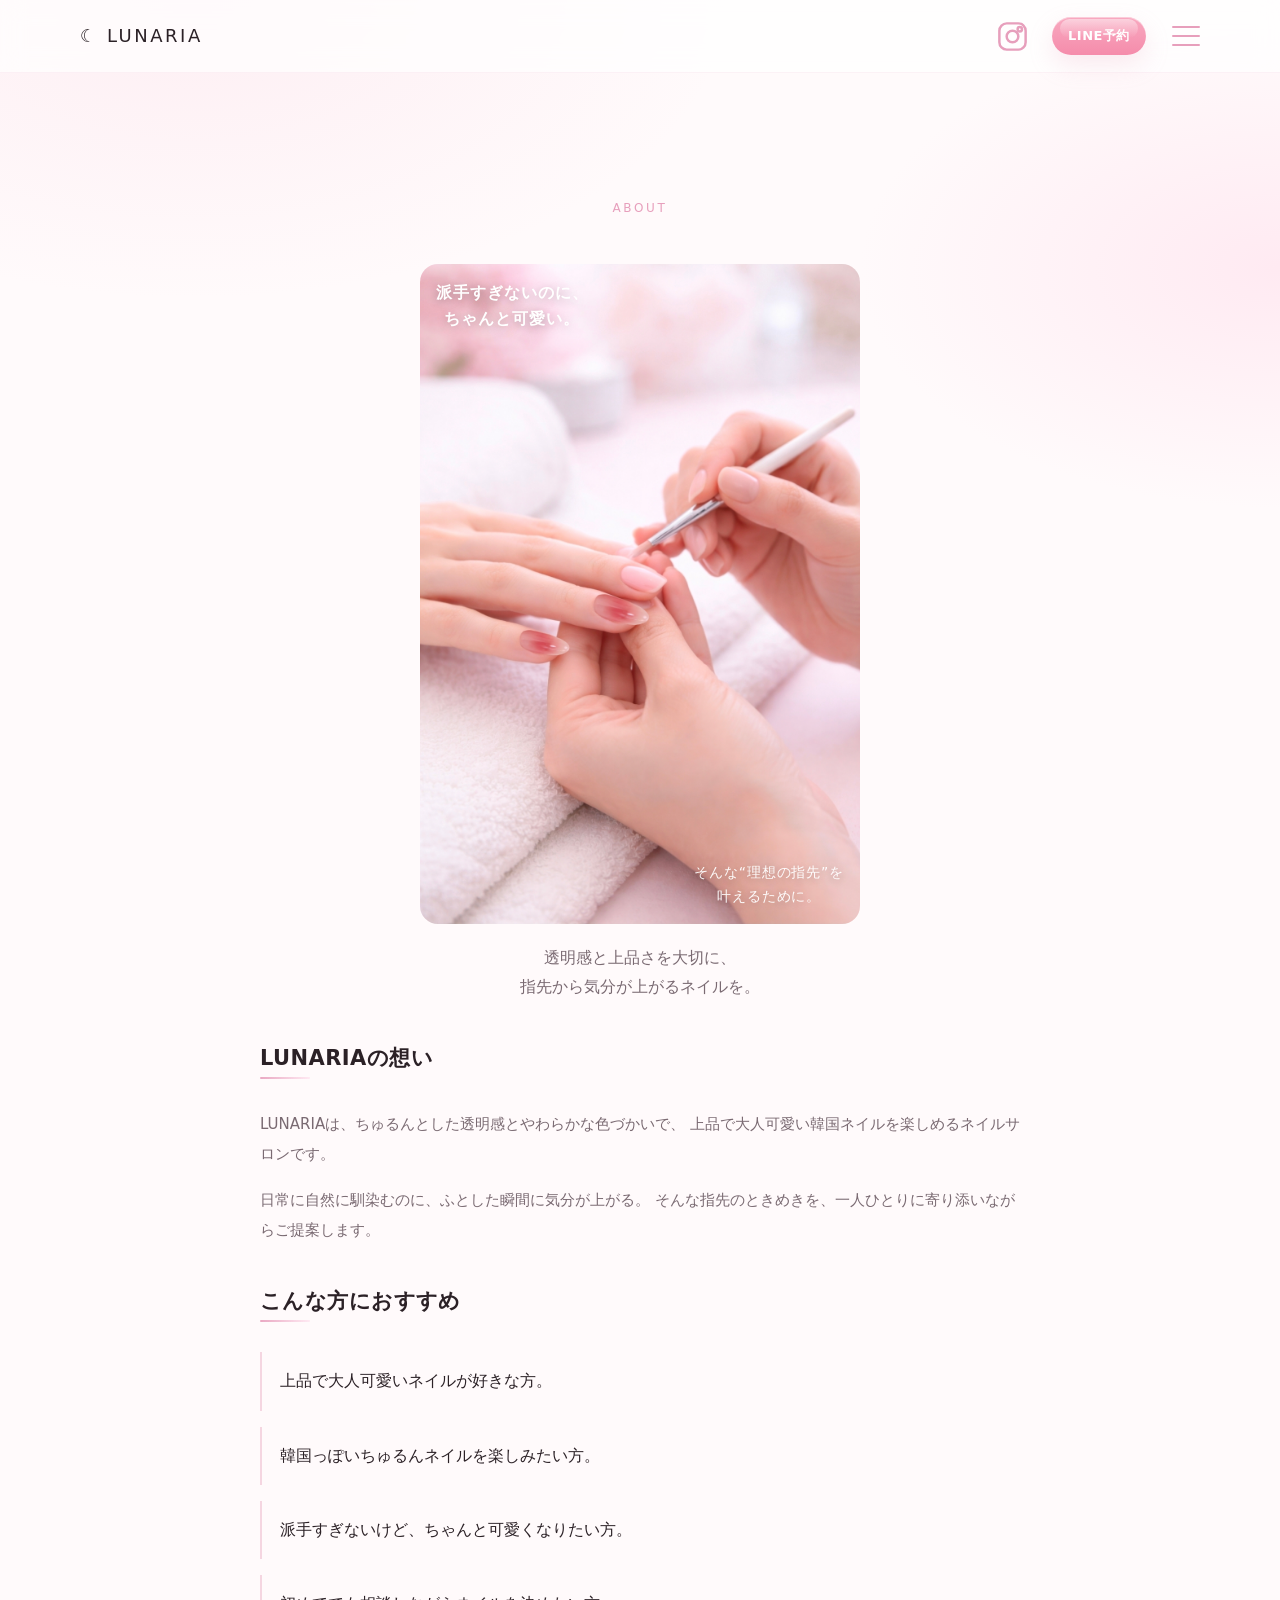
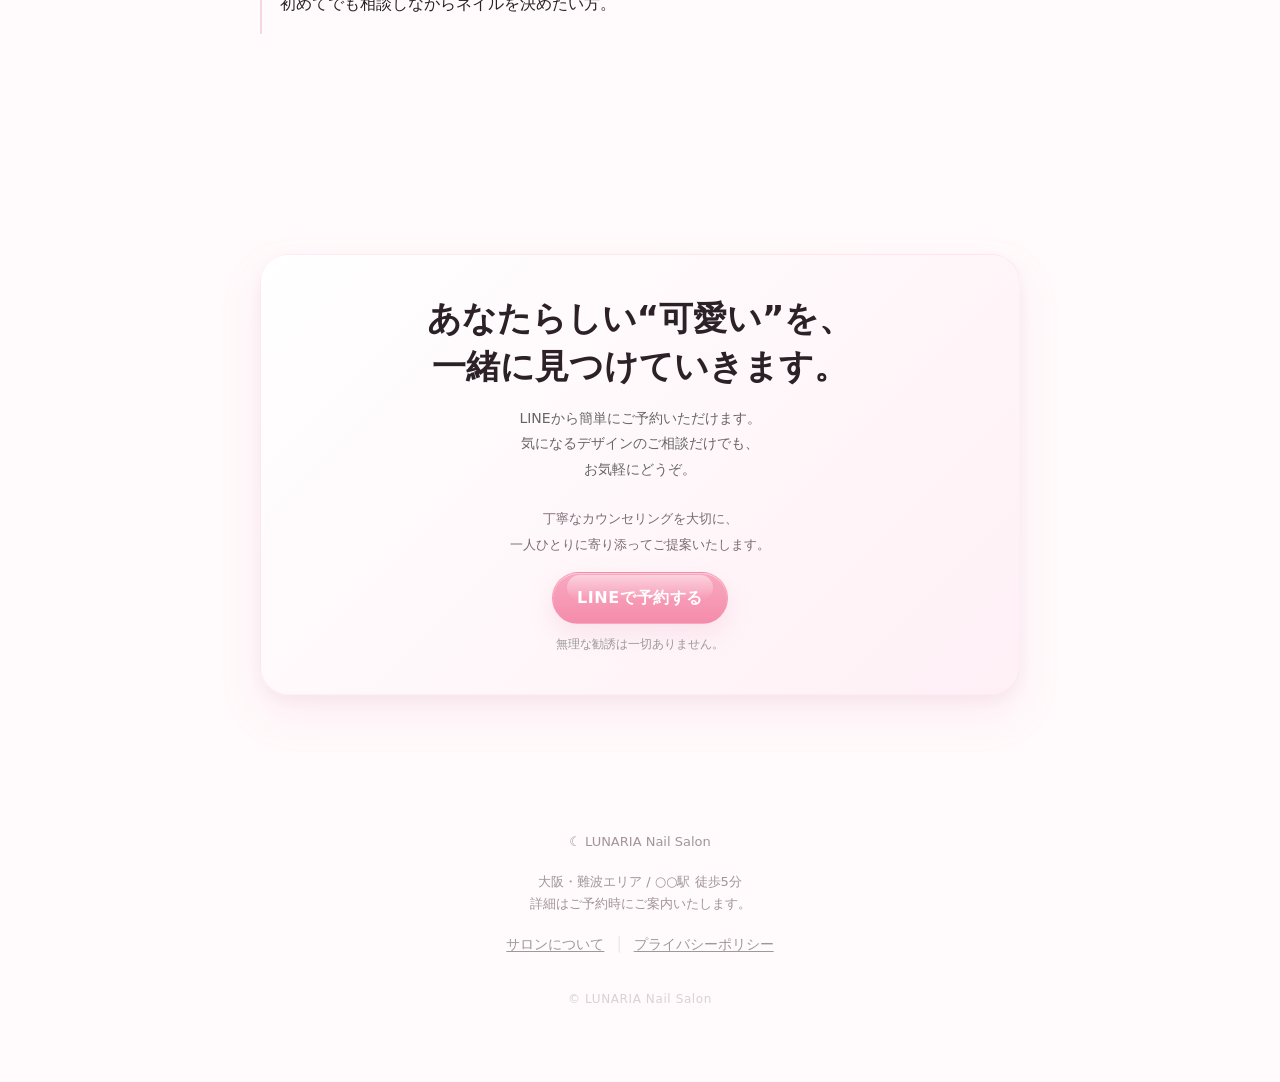
==== commit b1d161ad: "Add files via upload" ====
--- a/about.html
+++ b/about.html
@@ -2,42 +2,67 @@
 <html lang="ja">
 <head>
   <meta charset="UTF-8">
-  <meta name="viewport" content="width=device-width, initial-scale=1.0">
-  <title>About | LUNARIA</title>
+  <meta
+    name="viewport"
+    content="width=device-width, initial-scale=1.0"
+  >
+  <meta
+    name="description"
+    content="LUNARIAは、上品で大人可愛い韓国ネイルを提案する完全予約制プライベートサロンです。"
+  >
+  <title>LUNARIA | 韓国ネイルサロン</title>
+
   <link rel="stylesheet" href="css/style.css">
 </head>
+
 <body>
 
+  <!-- header -->
   <header class="site-header">
     <div class="container site-header__inner">
-
       <a href="index.html" class="site-logo">
         ☾ LUNARIA
       </a>
 
-      <nav class="site-nav" aria-label="グローバルナビゲーション">
-        <a href="#" class="header__insta" aria-label="Instagram">
-          <svg viewBox="0 0 24 24" fill="none" stroke="currentColor" stroke-width="1.8">
+      <div class="site-header__actions">
+        <a
+          href="https://www.instagram.com/"
+          class="header__insta"
+          aria-label="Instagram"
+        >
+          <svg
+            viewBox="0 0 24 24"
+            fill="none"
+            stroke="currentColor"
+            stroke-width="1.8"
+          >
             <rect x="3" y="3" width="18" height="18" rx="5"></rect>
             <circle cx="12" cy="12" r="4"></circle>
             <circle cx="17" cy="7" r="1.5"></circle>
           </svg>
         </a>
 
-        <a href="#" class="header__reserve">LINE予約</a>
+        <a href="#cta" class="header__reserve">
+          LINE予約
+        </a>
 
-        <button class="header__menu" aria-label="Menu" aria-expanded="false" aria-controls="headerDrawer">
+        <button
+          type="button"
+          class="header__menu"
+          aria-label="Menu"
+          aria-expanded="false"
+          aria-controls="headerDrawer"
+        >
           <span></span>
           <span></span>
           <span></span>
         </button>
-      </nav>
+      </div>
     </div>
 
     <div class="header-drawer" id="headerDrawer" aria-hidden="true">
       <nav class="header-drawer__nav" aria-label="メニュー">
         <a href="index.html">Top</a>
-        <a href="about.html" class="active">About</a>
         <a href="gallery.html">Gallery</a>
         <a href="menu.html">Menu</a>
         <a href="index.html#price">Price</a>
@@ -125,29 +150,28 @@
   </main>
 
 <!-- footer -->
-<footer class="site-footer">
-  <div class="container center">
+  <footer class="site-footer">
+    <div class="container center">
+      <p class="footer-brand">☾ LUNARIA Nail Salon</p>
 
-    <p class="footer-brand">☾ LUNARIA Nail Salon</p>
+      <div class="footer-access">
+        <p>大阪・難波エリア / ○○駅 徒歩5分</p>
+        <p>詳細はご予約時にご案内いたします。</p>
+      </div>
 
-    <div class="footer-access">
-      <p>大阪・難波エリア / ○○駅 徒歩5分</p>
-      <p>詳細はご予約時にご案内いたします。</p>
+      <div class="footer-links">
+        <a href="about.html">サロンについて</a>
+        <span class="footer-divider">│</span>
+        <a href="policy.html">プライバシーポリシー</a>
+      </div>
+
+      <p class="footer-copy">
+        © LUNARIA Nail Salon
+      </p>
     </div>
-
-<div class="footer-links">
-  <a href="about.html">サロンについて</a>
-  <span class="footer-divider">│</span>
-  <a href="policy.html">プライバシーポリシー</a>
-</div>
-
-    <p class="footer-copy">
-      © LUNARIA Nail Salon
-    </p>
-
-  </div>
-</footer>
+  </footer>
 
   <script src="js/main.js"></script>
+
 </body>
 </html>
--- a/css/style.css
+++ b/css/style.css
@@ -1,5 +1,37 @@
 /* =========================
-   RESET
+   DESIGN TOKENS
+========================= */
+
+:root{
+  --bg:#fffafb;
+  --bg-soft:#fff3f7;
+  --surface:#ffffff;
+
+  --text:#2b2126;
+  --text-soft:#7a6a72;
+
+  --line:#f1dbe4;
+
+  --pink-main:#f6b3cb;
+  --pink-soft:#ffe3ee;
+  --pink-deep:#e79fbc;
+
+  --shadow-soft:0 10px 30px rgba(231,159,188,0.12);
+  --shadow-card:0 8px 24px rgba(43,33,38,0.06);
+
+  --radius-sm:14px;
+  --radius-md:20px;
+  --radius-lg:28px;
+
+  --container:1120px;
+  --container-narrow:760px;
+
+  --space-section:120px;
+  --space-section-sp:90px;
+}
+
+/* =========================
+   RESET / BASE
 ========================= */
 
 *,
@@ -44,43 +76,11 @@
   margin:0;
 }
 
-h1,h2,h3{
+h1,
+h2,
+h3{
   margin:0;
   line-height:1.2;
-}
-
-
-/* =========================
-   DESIGN TOKENS
-========================= */
-
-:root{
-
-  --bg:#fffafb;
-  --bg-soft:#fff3f7;
-  --surface:#ffffff;
-
-  --text:#2b2126;
-  --text-soft:#7a6a72;
-
-  --line:#f1dbe4;
-
-  --pink-main:#f6b3cb;
-  --pink-soft:#ffe3ee;
-  --pink-deep:#e79fbc;
-
-  --shadow-soft:0 10px 30px rgba(231,159,188,0.12);
-  --shadow-card:0 8px 24px rgba(43,33,38,0.06);
-
-  --radius-sm:14px;
-  --radius-md:20px;
-  --radius-lg:28px;
-
-  --container:1120px;
-  --container-narrow:760px;
-
-  --space-section:120px;
-  --space-section-sp:90px;
 }
 
 /* =========================
@@ -108,143 +108,9 @@
 }
 
 /* =========================
-   HEADER MENU
-========================= */
-
-.site-header{
-  position: sticky;
-  top: 0;
-  z-index: 1000;
-  background: rgba(255,255,255,0.88);
-  backdrop-filter: blur(12px);
-  -webkit-backdrop-filter: blur(12px);
-  border-bottom: 1px solid rgba(231,159,188,0.10);
-}
-
-.site-header__inner{
-  width: min(1100px, 92%);
-  margin: 0 auto;
-  min-height: 84px;
-  display: flex;
-  align-items: center;
-  justify-content: space-between;
-  gap: 16px;
-}
-
-.site-brand{
-  display: inline-flex;
-  align-items: center;
-  gap: 8px;
-  text-decoration: none;
-  color: var(--text);
-}
-
-.site-brand__logo{
-  font-size: 20px;
-}
-
-.site-brand__name{
-  font-size: 18px;
-  font-weight: 700;
-  letter-spacing: .08em;
-}
-
-.site-header__actions{
-  display: flex;
-  align-items: center;
-  gap: 14px;
-}
-
-.header-instagram img{
-  width: 28px;
-  height: 28px;
-  display: block;
-}
-
-.menu-toggle{
-  width: 46px;
-  height: 46px;
-  border: none;
-  background: transparent;
-  display: inline-flex;
-  flex-direction: column;
-  justify-content: center;
-  gap: 6px;
-  cursor: pointer;
-  padding: 0;
-}
-
-.menu-toggle span{
-  display: block;
-  width: 28px;
-  height: 2px;
-  margin: 0 auto;
-  border-radius: 999px;
-  background: #d69ab0;
-  transition: transform .25s ease, opacity .25s ease;
-}
-
-/* 開いた時の × */
-.menu-toggle.is-open span:nth-child(1){
-  transform: translateY(8px) rotate(45deg);
-}
-
-.menu-toggle.is-open span:nth-child(2){
-  opacity: 0;
-}
-
-.menu-toggle.is-open span:nth-child(3){
-  transform: translateY(-8px) rotate(-45deg);
-}
-
-.site-menu{
-  position: fixed;
-  inset: 84px 0 auto 0;
-  background: rgba(255,255,255,0.96);
-  backdrop-filter: blur(12px);
-  -webkit-backdrop-filter: blur(12px);
-  border-bottom: 1px solid rgba(231,159,188,0.10);
-  opacity: 0;
-  visibility: hidden;
-  transform: translateY(-8px);
-  transition: opacity .25s ease, visibility .25s ease, transform .25s ease;
-}
-
-.site-menu.is-open{
-  opacity: 1;
-  visibility: visible;
-  transform: translateY(0);
-}
-
-.site-menu__inner{
-  width: min(1100px, 92%);
-  margin: 0 auto;
-  display: grid;
-  gap: 4px;
-  padding: 18px 0 22px;
-}
-
-.site-menu__inner a{
-  display: block;
-  padding: 14px 6px;
-  color: var(--text);
-  text-decoration: none;
-  font-weight: 600;
-  border-bottom: 1px solid rgba(231,159,188,0.08);
-}
-
-.site-menu__inner a:last-child{
-  border-bottom: none;
-}
-
-@media (min-width: 769px){
-  .site-menu{
-    inset: 92px 0 auto 0;
-  }
-}
-/* =========================
-   SECTION HEAD
-========================= */
+   COMMON COMPONENTS
+========================= */
+
 .section-head{
   text-align:center;
   margin-bottom:40px;
@@ -254,160 +120,136 @@
   display:inline-block;
   margin-bottom:10px;
   font-size:12px;
-  letter-spacing:.18em;
+  letter-spacing:.22em;
   text-transform:uppercase;
   color:var(--pink-deep);
 }
 
 .section-title{
-  font-size:clamp(28px,4vw,44px);
+  font-size:clamp(32px, 5vw, 46px);
+  line-height:1.05;
   color:var(--text);
   margin-bottom:16px;
 }
 
 .section-text{
-  max-width:520px;
-  margin:0 auto;
+  max-width:560px;
+  margin:12px auto 0;
+  line-height:1.8;
   color:var(--text-soft);
 }
 
-/* =========================
-   SECTION LINE
-========================= */
-
 .section-divider{
-  position: relative;
+  position:relative;
 }
 
 .section-divider::after{
-  content: "";
-  position: absolute;
-  bottom: 0;
-  left: 50%;
-  transform: translateX(-50%);
-  width: 180px;
-  height: 2px;
-  background: linear-gradient(
+  content:"";
+  position:absolute;
+  bottom:0;
+  left:50%;
+  transform:translateX(-50%);
+  width:180px;
+  height:2px;
+  background:linear-gradient(
     to right,
     transparent,
-    rgba(255, 170, 210, 0.7),
-    rgba(255, 170, 210, 0.7),
+    rgba(255,170,210,0.7),
+    rgba(255,170,210,0.7),
     transparent
   );
-  border-radius: 999px;
-}
-
-/* =========================
-   BUTTON
-========================= */
+  border-radius:999px;
+}
 
 .btn{
+  position:relative;
   display:inline-flex;
   align-items:center;
   justify-content:center;
   min-height:52px;
   padding:0 24px;
+  border:1px solid transparent;
   border-radius:999px;
-  border:1px solid transparent;
-
+  background:linear-gradient(180deg, #f8a9c0 0%, #f58cab 100%);
+  color:#fff;
+  font-weight:600;
+  box-shadow:
+    0 10px 24px rgba(231,159,188,0.22),
+    inset 0 1px 0 rgba(255,255,255,0.4);
+  transition:transform .25s ease, box-shadow .25s ease, opacity .25s ease;
+}
+
+.btn::before,
+.header__reserve::before,
+.hero__btn::before,
+.cta-button::before{
+  content:"";
+  position:absolute;
+  top:2px;
+  left:8%;
+  width:84%;
+  height:50%;
   background:linear-gradient(
-    135deg,
-    var(--pink-soft),
-    var(--pink-main)
+    to bottom,
+    rgba(255,255,255,0.8),
+    rgba(255,255,255,0)
   );
-
-  color:var(--text);
-  font-weight:600;
-
-  box-shadow:var(--shadow-soft);
-
-  transition:
-    transform .25s ease,
-    box-shadow .25s ease,
-    opacity .25s ease;
-}
-
-.btn:hover{
-  transform:translateY(-2px);
-  box-shadow:0 14px 30px rgba(231,159,188,0.18);
-}
-
-
-/* =========================
-   CARD
-========================= */
+  border-radius:999px;
+  opacity:.6;
+  pointer-events:none;
+}
+
+.btn:hover,
+.header__reserve:hover,
+.hero__btn:hover,
+.cta-button:hover{
+  transform:translateY(-2px) scale(1.02);
+  box-shadow:
+    0 14px 28px rgba(231,159,188,0.32),
+    inset 0 2px 6px rgba(255,255,255,0.6);
+}
 
 .card{
   background:var(--surface);
   border:1px solid rgba(231,159,188,0.14);
   border-radius:var(--radius-md);
   box-shadow:var(--shadow-card);
-  transition:.3s ease;
+  transition:transform .3s ease, box-shadow .3s ease, border-color .3s ease;
 }
 
 .card:hover{
   transform:translateY(-4px);
 }
 
-/* =========================
-   BADGE
-========================= */
-
-.badge{
-  display:inline-flex;
-  align-items:center;
-  gap:6px;
-  padding:8px 12px;
-  border-radius:999px;
-  background:var(--bg-soft);
-  color:var(--pink-deep);
-  font-size:12px;
-  letter-spacing:.08em;
-}
-
-
-/* =========================
-   UTILITY
-========================= */
-
 .center{
   text-align:center;
 }
 
-.mt-s{
-  margin-top:12px;
-}
-
-.mt-m{
-  margin-top:24px;
-}
-
-.mt-l{
-  margin-top:40px;
-}
-
 /* =========================
    HEADER
 ========================= */
 
 .site-header{
-  position: sticky;
-  top: 0;
-  z-index: 100;
-
-  background: rgba(255,255,255,0.7);
-  backdrop-filter: blur(12px);
-  -webkit-backdrop-filter: blur(12px);
-
-  border-bottom: 1px solid rgba(231,159,188,0.12);
+  position:sticky;
+  top:0;
+  z-index:100;
+  background:rgba(255,255,255,0.7);
+  backdrop-filter:blur(12px);
+  -webkit-backdrop-filter:blur(12px);
+  border-bottom:1px solid rgba(231,159,188,0.12);
+}
+
+.site-header.scrolled{
+  background:rgba(255,255,255,0.92);
+  box-shadow:0 12px 30px rgba(0,0,0,0.06);
 }
 
 .site-header__inner{
-  min-height: 72px;
-  display: flex;
-  align-items: center;
-  justify-content: space-between;
-  gap: 20px;
+  min-height:72px;
+  display:flex;
+  align-items:center;
+  justify-content:space-between;
+  gap:20px;
 }
 
 .site-logo{
@@ -418,52 +260,46 @@
   white-space:nowrap;
 }
 
-.site-nav{
-  display: flex;
-  align-items: center;
-  gap: 22px;
-}
-
-.site-nav__link{
-  position: relative;
-  font-size: 14px;
-  color: var(--text-soft);
-  transition: color .25s ease;
-}
-
-.site-nav__link:hover{
-  color: var(--text);
-}
-
-.site-nav__link::after{
-  content: "";
-  position: absolute;
-  left: 0;
-  bottom: -4px;
-  width: 0;
-  height: 1px;
-  background: var(--pink-deep);
-  transition: width .25s ease;
-}
-
-.site-nav__link:hover::after{
-  width: 100%;
-}
-
-.header{
-  background:var(--pink-deep);
+.site-header__actions{
+  display:flex;
+  align-items:center;
+  gap:22px;
 }
 
 .header__insta{
-  display: flex;
-  align-items: center;
-  justify-content: center;
+  display:flex;
+  align-items:center;
+  justify-content:center;
   color:var(--pink-deep);
 }
+
 .header__insta svg{
   width:35px;
   height:35px;
   stroke-width:1.7;
+}
+
+.header__reserve{
+  position: relative;
+  font-size: 13px;
+  font-weight: 600;
+  padding: 8px 16px;
+  border-radius: 999px;
+
+  background: linear-gradient(
+    180deg,
+    #f8a9c0 0%,
+    #f58cab 100%
+  );
+
+  color: #fff;
+  letter-spacing: .04em;
+
+  box-shadow:
+    0 10px 24px rgba(231,159,188,0.22),
+    inset 0 1px 0 rgba(255,255,255,0.4);
+
+  transition: transform .25s ease, box-shadow .25s ease;
 }
 
 .header__menu{
@@ -483,10 +319,8 @@
   display:block;
   width:100%;
   height:1.8px;
-
   background:var(--pink-deep);
   border-radius:2px;
-
   transition:.25s ease;
 }
 
@@ -494,118 +328,86 @@
   opacity:.7;
 }
 
-.header__reserve{
-  font-size:13px;
+.header__menu.is-open span:nth-child(1){
+  transform:translateY(9px) rotate(45deg);
+}
+
+.header__menu.is-open span:nth-child(2){
+  opacity:0;
+}
+
+.header__menu.is-open span:nth-child(3){
+  transform:translateY(-9px) rotate(-45deg);
+}
+
+/* =========================
+   HEADER DRAWER
+========================= */
+
+.header-drawer{
+  position:absolute;
+  top:100%;
+  left:0;
+  width:100%;
+  background:rgba(255,255,255,0.92);
+  backdrop-filter:blur(16px);
+  -webkit-backdrop-filter:blur(14px);
+  border-bottom:1px solid rgba(231,159,188,0.12);
+  opacity:0;
+  visibility:hidden;
+  transform:translateY(-8px);
+  transition:opacity .25s ease, visibility .25s ease, transform .25s ease;
+  box-shadow:0 20px 40px rgba(231,159,188,0.12);
+}
+
+.header-drawer.is-open{
+  opacity:1;
+  visibility:visible;
+  transform:translateY(0);
+}
+
+.header-drawer__nav{
+  width:min(1100px, 92%);
+  margin:0 auto;
+  padding:14px 0 18px;
+  display:grid;
+  gap:2px;
+}
+
+.header-drawer__nav a{
+  display:block;
+  padding:18px 0;
+  font-size:16px;
+  color:var(--text);
+  border-bottom:1px solid rgba(231,159,188,0.12);
+  letter-spacing:.04em;
+  transition:color .3s ease, transform .2s cubic-bezier(.4,0,.2,1);
+  will-change:transform;
+}
+
+.header-drawer__nav a:hover{
+  color:var(--pink-deep);
+  transform:translateX(6px);
+}
+
+.header-drawer__nav a.active{
+  color:var(--pink-deep);
   font-weight:600;
-  padding:8px 16px;
-
-  border-radius:999px;
-
-  background:var(--pink-deep);
-  color:#fff;
-
-  text-decoration:none;
-  letter-spacing:.04em;
-
-  transition:.25s ease;
-}
-
-.header__reserve:hover{
-  transform:translateY(-1px);
-  box-shadow:0 6px 16px rgba(231,159,188,0.25);
-}
-
-.site-header.scrolled{
-  background: rgba(255,255,255,0.92);
-  box-shadow: 0 12px 30px rgba(0,0,0,0.06);
-}
-
-/* =========================
-   HEADER DRAWER
-========================= */
-
-.header__menu.is-open span:nth-child(1){
-  transform: translateY(9px) rotate(45deg);
-}
-
-.header__menu.is-open span:nth-child(2){
-  opacity: 0;
-}
-
-.header__menu.is-open span:nth-child(3){
-  transform: translateY(-9px) rotate(-45deg);
-}
-
-.header-drawer{
-  position: absolute;
-  top: 100%;
-  left: 0;
-  width: 100%;
-
-  background: rgba(255,255,255,0.92);
-  backdrop-filter: blur(16px);
-  -webkit-backdrop-filter: blur(14px);
-
-  border-bottom: 1px solid rgba(231,159,188,0.12);
-
-  opacity: 0;
-  visibility: hidden;
-  transform: translateY(-8px);
-  transition: opacity .25s ease, visibility .25s ease, transform .25s ease;
-  box-shadow: 0 20px 40px rgba(231,159,188,0.12);
-}
-
-.header-drawer.is-open{
-  opacity: 1;
-  visibility: visible;
-  transform: translateY(0);
-}
-
-.header-drawer__nav{
-  width: min(1100px, 92%);
-  margin: 0 auto;
-  padding: 14px 0 18px;
-  display: grid;
-  gap: 2px;
-}
-
-.header-drawer__nav a{
-  display: block;
-  padding: 18px 0;
-  font-size: 16px;
-  color: var(--text);
-  text-decoration: none;
-  border-bottom: 1px solid rgba(231,159,188,0.12);
-  letter-spacing: .04em;
-
-  transition: color .3s ease,
-              transform .2s cubic-bezier(.4,0,.2,1);
-  will-change: transform;
-}
-
-.header-drawer__nav a:hover{
-  color: var(--pink-deep);
-  transform: translateX(6px);
-}
-
-.header-drawer__nav a.active{
-  color: var(--pink-deep);
-  font-weight: 600;
 }
 
 .header-drawer__nav a:last-child{
-  border-bottom: none;
+  border-bottom:none;
 }
 
 /* =========================
    HERO
 ========================= */
+
 .hero{
   position:relative;
   display:grid;
   place-items:center;
   overflow:hidden;
-  
   min-height:calc(100svh - 72px);
   padding:120px 0;
 }
@@ -619,18 +421,7 @@
   width:100%;
   height:100%;
   object-fit:cover;
-
   transform:scale(1.08);
-}
-
-.hero__brand::before{
-  content:none;
-  display:inline-block;
-  width:18px;
-  height:1px;
-  background:rgba(255,255,255,0.6);
-  margin-right:8px;
-  vertical-align:middle;
 }
 
 .hero::after{
@@ -662,13 +453,11 @@
   content:"";
   position:absolute;
   inset:-40px -20px;
-
   background:radial-gradient(
     circle,
     rgba(255,255,255,0.25),
     transparent 70%
   );
-
   filter:blur(40px);
   z-index:-1;
 }
@@ -679,7 +468,11 @@
   color:rgba(255,255,255,0.6);
   margin-bottom:16px;
   text-transform:uppercase;
-  opacity:0.9;
+  opacity:.9;
+}
+
+.hero__brand::before{
+  content:none;
 }
 
 .hero__title{
@@ -691,24 +484,19 @@
   text-shadow:0 10px 30px rgba(0,0,0,0.22);
 }
 
-
-
 .hero__title span{
   background:linear-gradient(
     180deg,
     #ff9ec4 0%,
-    #FF69A3 40%,
+    #ff69a3 40%,
     #ffb6d3 100%
   );
   -webkit-background-clip:text;
   -webkit-text-fill-color:transparent;
-
-  /* ほんのり光沢 */
+  filter:brightness(1.12);
   text-shadow:
     0 2px 10px rgba(255,120,170,0.25),
     0 0 20px rgba(255,180,210,0.2);
-  filter:brightness(1.12);
-  text-shadow:0 6px 20px rgba(255,120,170,0.35);
 }
 
 .hero__text{
@@ -724,68 +512,7 @@
   background:#f58cab;
 }
 
-.hero__btn,
-.header__reserve,
-.btn{
-  position:relative;
-
-  background:linear-gradient(
-    180deg,
-    #f8a9c0 0%,
-    #f58cab 100%
-  );
-
-  color:#fff;
-  border-radius:999px;
-
-  box-shadow:
-    0 10px 24px rgba(231,159,188,0.22),
-    inset 0 1px 0 rgba(255,255,255,0.4);
-
-  transition:transform .25s ease, box-shadow .25s ease;
-}
-
-/* ツヤ（ハイライト） */
-.hero__btn::before,
-.header__reserve::before,
-.btn::before{
-  content:"";
-  position:absolute;
-  top:2px;
-  left:8%;
-  width:84%;
-  height:50%;
-
-  background:linear-gradient(
-    to bottom,
-    rgba(255,255,255,0.8),
-    rgba(255,255,255,0)
-  );
-
-  border-radius:999px;
-  opacity:.6;
-  pointer-events:none;
-}
-
-/* ホバー */
-.hero__btn:hover,
-.header__reserve:hover,
-.btn:hover{
-  transform:translateY(-2px) scale(1.02);
-
-  box-shadow:
-    0 14px 28px rgba(231,159,188,0.32),
-    inset 0 2px 6px rgba(255,255,255,0.6);
-}
-
-.hero__actions{
-  margin-top:20px;
-}
-
-/* =========================
-   RESPONSIVE
-========================= */
-@media (max-width: 900px){
+@media (max-width:900px){
   .hero__inner{
     grid-template-columns:1fr;
     gap:28px;
@@ -810,7 +537,6 @@
     width:min(92%, 520px);
     margin:0 auto;
   }
-}
 
   .hero__title{
     font-size:clamp(34px, 12vw, 52px);
@@ -822,46 +548,17 @@
 }
 
 /* =========================
-   GALLERY
-========================= */
-
-/* 見出し */
+   TOP GALLERY
+========================= */
+
 .gallery .section-head{
   margin-bottom:48px;
 }
 
-.gallery .section-label{
-  display:inline-block;
-  margin-bottom:10px;
-  font-size:12px;
-  letter-spacing:.22em;
-  text-transform:uppercase;
-  color:#e8a3bb;
-}
-
-.gallery .section-title{
-  font-size:clamp(34px, 5vw, 48px);
-  line-height:1.05;
-  color:var(--text);
-}
-
-.gallery .section-text{
-  max-width:560px;
-  margin:12px auto 0;
-  line-height:1.8;
-  color:var(--text-soft);
-}
-
-/* レイアウト */
 .gallery__layout{
   display:grid;
   grid-template-columns:minmax(0, 1.1fr) minmax(0, 0.9fr);
   gap:28px;
-}
-
-/* カード共通 */
-.gallery-card{
-  border-radius:20px;
 }
 
 .gallery-card,
@@ -876,10 +573,7 @@
   -webkit-backdrop-filter:blur(8px);
   border:1px solid rgba(231,159,188,0.10);
   box-shadow:0 10px 26px rgba(28,18,23,0.05);
-  transition:
-    transform .25s ease,
-    box-shadow .25s ease,
-    border-color .25s ease;
+  transition:transform .25s ease, box-shadow .25s ease, border-color .25s ease;
 }
 
 .gallery-card:hover,
@@ -889,12 +583,15 @@
   border-color:rgba(231,159,188,0.16);
 }
 
+.gallery-card{
+  border-radius:20px;
+}
+
 .gallery-card__link,
 .gallery-mini__link{
   display:block;
 }
 
-/* 横並びカード */
 .gallery-card__link--row{
   display:grid;
   grid-template-columns:160px 1fr;
@@ -917,17 +614,12 @@
   order:1;
 }
 
-/* Featured */
 .gallery-card--feature{
   position:relative;
   height:100%;
   box-shadow:0 12px 28px rgba(231,159,188,0.14);
 }
 
-.gallery-card--feature:hover{
-  transform:translateY(-4px);
-}
-
 .gallery-card--feature .gallery-card__body{
   padding:18px 18px 20px;
 }
@@ -936,7 +628,6 @@
   font-size:clamp(24px, 3vw, 34px);
 }
 
-/* 画像 */
 .gallery-card__image{
   width:100%;
   aspect-ratio:4 / 5;
@@ -973,7 +664,6 @@
   transform:scale(1.05);
 }
 
-/* 本文 */
 .gallery-card__body{
   display:block;
   padding:22px 20px;
@@ -1002,7 +692,14 @@
   font-size:14px;
 }
 
-/* 右カラム */
+.gallery-card__price{
+  margin-top:12px;
+  font-size:15px;
+  font-weight:600;
+  color:#e79fbc;
+  letter-spacing:.08em;
+}
+
 .gallery__side{
   display:grid;
   gap:20px;
@@ -1013,7 +710,6 @@
   font-size:clamp(18px, 2.2vw, 28px);
 }
 
-/* 下3枚 */
 .gallery__bottom{
   grid-column:1 / -1;
   display:grid;
@@ -1027,11 +723,6 @@
   border-radius:20px;
 }
 
-.gallery__bottom .gallery-mini__image{
-  border-radius:20px;
-}
-
-/* 下3枚にほんのり艶 */
 .gallery__bottom .gallery-mini::after{
   content:"";
   position:absolute;
@@ -1051,39 +742,27 @@
   opacity:1;
 }
 
-/* もっと見る */
 .gallery__more{
   grid-column:1 / -1;
   margin-top:32px;
 }
 
-/* Gallery_card_PRICE */
-
-.gallery-card__price{
-  margin-top:12px;
-  font-size:15px;
-  font-weight:600;
-  color:#e79fbc;
-  letter-spacing:.08em;
-}
-
-/* =========================
-   TABLET
-========================= */
+.gallery__more .btn{
+  min-width: 180px;
+}
 
 @media (max-width:1024px){
-
   .gallery .section-head{
     margin-bottom:42px;
   }
 
   .gallery__layout{
     grid-template-columns:1fr;
-    gap:24px;
+    gap:28px;
   }
 
   .gallery__side{
-    gap:18px;
+    gap:20px;
     padding-top:0;
   }
 
@@ -1093,13 +772,7 @@
   }
 }
 
-
-/* =========================
-   SMARTPHONE
-========================= */
-
 @media (max-width:768px){
-
   .gallery .section-head{
     margin-bottom:36px;
   }
@@ -1119,134 +792,12 @@
 
   .gallery-card__link--row{
     grid-template-columns:120px 1fr;
-    gap:12px;
-    align-items:center;
+    align-items:stretch;
   }
 
   .gallery-card__link--reverse{
     grid-template-columns:1fr 120px;
-    gap:12px;
-    align-items:center;
-  }
-
-  .gallery-card__thumb{
-    min-height:140px;
-  }
-
-  .gallery-card__body{
-    padding:18px 16px;
-  }
-
-  .gallery-card__title{
-    font-size:19px;
-    line-height:1.15;
-  }
-
-  .gallery-card__text{
-    font-size:13px;
-    line-height:1.7;
-  }
-
-  .gallery__side{
-    gap:18px;
-  }
-
-  .gallery__bottom{
-    grid-template-columns:repeat(2, 1fr);
-    gap:16px;
-  }
-
-  .gallery__bottom .gallery-mini:last-child{
-    display:none;
-  }
-
-  .gallery-mini,
-  .gallery-mini__image{
-    border-radius:16px;
-  }
-
-  .gallery-mini__image{
-    aspect-ratio:4 / 3;
-  }
-}
-
-
-/* =========================
-   TABLET
-========================= */
-
-@media (max-width: 1024px){
-
-  .gallery .section-head{
-    margin-bottom:42px;
-  }
-
-  .gallery__layout{
-    grid-template-columns:1fr;
-    gap:28px;
-  }
-
-  .gallery__side{
-    gap:20px;
-    padding-top:0;
-  }
-
-  .gallery__bottom{
-    grid-template-columns:repeat(3, 1fr);
-    gap:18px;
-  }
-
-  .gallery-card--feature{
-    transform:none;
-  }
-
-  .gallery-card--feature:hover{
-    transform:translateY(-4px);
-  }
-}
-
-
-/* =========================
-   SMARTPHONE
-========================= */
-
-@media (max-width: 768px){
-
-  .gallery .section-head{
-    margin-bottom:36px;
-  }
-
-  .gallery .section-title{
-    font-size:clamp(30px, 8vw, 40px);
-  }
-
-  .gallery .section-text{
-    max-width:34ch;
-    margin-top:10px;
-  }
-
-  .gallery__layout{
-    gap:22px;
-  }
-
-  .gallery-card__link--row{
-    display:grid;
-    grid-template-columns:120px 1fr;
     align-items:stretch;
-  }
-
-  .gallery-card__link--reverse{
-    display:grid;
-    grid-template-columns:1fr 120px;
-    align-items:stretch;
-  }
-
-  .gallery-card__link--reverse .gallery-card__thumb{
-    order:2;
-  }
-
-  .gallery-card__link--reverse .gallery-card__body{
-    order:1;
   }
 
   .gallery-card__thumb{
@@ -1277,8 +828,8 @@
     margin-top:6px;
   }
 
-  .gallery-mini:last-child{
-    grid-column:1 / -1;
+  .gallery__bottom .gallery-mini:last-child{
+    display:none;
   }
 
   .gallery-mini,
@@ -1353,6 +904,27 @@
   -webkit-backdrop-filter:blur(8px);
 }
 
+.gallery-modal__prev,
+.gallery-modal__next{
+  position:absolute;
+  top:50%;
+  transform:translateY(-50%);
+  z-index:10;
+  font-size:36px;
+  color:#fff;
+  background:none;
+  border:none;
+  cursor:pointer;
+}
+
+.gallery-modal__prev{
+  left:20px;
+}
+
+.gallery-modal__next{
+  right:20px;
+}
+
 @media (max-width:768px){
   .gallery-modal{
     padding:16px;
@@ -1387,9 +959,7 @@
   background:rgba(255,255,255,0.88);
   backdrop-filter:blur(8px);
   -webkit-backdrop-filter:blur(8px);
-  transition:
-    transform .3s ease,
-    box-shadow .3s ease;
+  transition:transform .3s ease, box-shadow .3s ease;
 }
 
 .popular-card:hover{
@@ -1421,24 +991,10 @@
   position:absolute;
   top:16px;
   left:16px;
-  display:inline-flex;
-  align-items:center;
-  justify-content:center;
-  min-width:52px;
-  height:52px;
-  padding:0 12px;
-  border-radius:999px;
   color:var(--text);
   font-size:14px;
   font-weight:600;
   letter-spacing:.08em;
-  box-shadow:0 10px 24px rgba(43,33,38,0.08);
-  background:transparent;
-  border:none;
-  box-shadow:none;
-  padding:0;
-  min-width:auto;
-  height:auto;
   backdrop-filter:blur(6px);
 }
 
@@ -1466,249 +1022,153 @@
   color:var(--text-soft);
 }
 
-@media (max-width: 900px){
+.popular-card__price{
+  margin-top:12px;
+  font-size:15px;
+  font-weight:600;
+  color:#e79fbc;
+  letter-spacing:.08em;
+}
+
+@media (max-width:900px){
   .popular__grid{
     grid-template-columns:1fr;
   }
 }
 
-
-/* =========================
-   TABLET
-========================= */
-
-@media (max-width: 1024px){
-  .gallery__layout{
-    grid-template-columns:1fr;
-  }
-
-  .gallery__side{
-    padding-top:0;
-  }
-}
-
-
-/* =========================
-   SMARTPHONE
-========================= */
-
-@media (max-width: 768px){
-  .gallery__layout{
-    gap:20px;
-  }
-
-  .gallery-card__link--row{
-    display:grid;
-    grid-template-columns:120px 1fr;
-    align-items:stretch;
-  }
-
-  .gallery-card__link--reverse{
-    display:grid;
-    grid-template-columns:1fr 120px;
-    align-items:stretch;
-  }
-
-  .gallery-card__link--reverse .gallery-card__thumb{
-    order:2;
-  }
-
-  .gallery-card__link--reverse .gallery-card__body{
-    order:1;
-  }
-
-  .gallery-card__thumb{
-    min-height:140px;
-  }
-
-  .gallery-card__body{
-    padding:16px 14px;
-  }
-
-  .gallery-card__title{
-    font-size:18px;
-  }
-
-  .gallery-card__text{
-    font-size:13px;
-    line-height:1.7;
-  }
-
-  .gallery__bottom{
-    grid-template-columns:repeat(2, 1fr);
-    gap:16px;
-  }
-
-  .gallery-mini:last-child{
-    grid-column:1 / -1;
-  }
-
-  .gallery-mini__image{
-    aspect-ratio:4 / 3;
-  }
-}
-
-/* =========================
-   Concept
+/* =========================
+   CONCEPT
 ========================= */
 
 .concept{
-  position: relative;
-  text-align: center;
-  padding: 140px 0 180px;
-  overflow: hidden;
-}
-
-/* セクションタイトル */
+  position:relative;
+  text-align:center;
+  padding:140px 0 180px;
+  overflow:hidden;
+}
 
 .concept .section-title{
-  font-size: clamp(28px, 4vw, 40px);
-  letter-spacing: .08em;
-  margin-bottom: 28px;
-}
-
-/* キャッチコピー（主役） */
+  font-size:clamp(28px, 4vw, 40px);
+  letter-spacing:.08em;
+  margin-bottom:28px;
+}
 
 .concept__catch{
-  font-size: clamp(26px, 4.2vw, 36px);
-  font-weight: 700;
-  line-height: 1.4;
-  margin-bottom: 32px;
-  color: var(--text);
-}
-
-/* 本文 */
+  font-size:clamp(26px, 4.2vw, 36px);
+  font-weight:700;
+  line-height:1.4;
+  margin-bottom:32px;
+  color:var(--text);
+}
 
 .concept__text{
-  max-width: 520px;
-  margin: 0 auto;
-  line-height: 1.9;
-  font-size: 15px;
-  color: var(--text-soft);
-  opacity: 0.85;
-}
-
-/* 段落の余白 */
-
-.concept p{
-  margin-bottom: 18px;
-}
-
-/* 背景の柔らかい光（上品に） */
+  max-width:520px;
+  margin:0 auto;
+  line-height:1.9;
+  font-size:15px;
+  color:var(--text-soft);
+  opacity:.85;
+}
 
 .concept::after{
-  content: "";
-  position: absolute;
-  inset: 0;
-
+  content:"";
+  position:absolute;
+  inset:0;
   background:
     radial-gradient(
       600px 300px at 50% 20%,
-      rgba(255, 200, 220, 0.15),
+      rgba(255,200,220,0.15),
       transparent 70%
     );
-
-  pointer-events: none;
+  pointer-events:none;
 }
 
 .concept::before{
-  content: "";
-  position: absolute;
-  bottom: 0;
-  left: 50%;
-  transform: translateX(-50%);
-
-  width: 200px;
-  height: 2px;
-
-  background: linear-gradient(
+  content:"";
+  position:absolute;
+  bottom:0;
+  left:50%;
+  transform:translateX(-50%);
+  width:200px;
+  height:2px;
+  background:linear-gradient(
     to right,
     transparent,
-    rgba(255, 170, 210, 0.6),
+    rgba(255,170,210,0.6),
     transparent
   );
-  box-shadow: 0 0 8px rgba(255, 170, 210, 0.4);
+  box-shadow:0 0 8px rgba(255,170,210,0.4);
 }
 
 /* =========================
    STRENGTH
 ========================= */
+
 .strength__grid{
-  display: grid;
-  grid-template-columns: repeat(3, 1fr);
-  gap: 32px;
-  text-align: center;
+  display:grid;
+  grid-template-columns:repeat(3, 1fr);
+  gap:32px;
+  text-align:center;
 }
 
 .strength-item{
-  display: flex;
-  flex-direction: column;
-  align-items: center;
-  text-align: center;
-  max-width: 260px;
-  margin: 0 auto;
-}
-
-
-/* 丸 */
+  display:flex;
+  flex-direction:column;
+  align-items:center;
+  text-align:center;
+  max-width:260px;
+  margin:0 auto;
+}
 
 .strength-circle{
-  width: 110px;
-  height: 110px;
-  border-radius: 50%;
-  border: 1.5px solid rgba(255, 170, 210, 0.4);
-  display: flex;
-  align-items: center;
-  justify-content: center;
-  margin-bottom: 20px;
-}
-
-/* 番号 */
+  width:110px;
+  height:110px;
+  border-radius:50%;
+  border:1.5px solid rgba(255,170,210,0.4);
+  display:flex;
+  align-items:center;
+  justify-content:center;
+  margin-bottom:20px;
+}
 
 .strength-number{
-  font-size: 18px;
-  font-weight: 700;
-  color: #f8a5c2;
-  margin-bottom: 6px;
-}
-
-/* タイトル */
+  font-size:18px;
+  font-weight:700;
+  color:#f8a5c2;
+  margin-bottom:6px;
+}
 
 .strength-title{
-  font-size: 16px;
-  font-weight: 600;
-  line-height: 1.4;
-}
-
-/* テキスト */
+  font-size:16px;
+  font-weight:600;
+  line-height:1.4;
+}
 
 .strength-text{
-  font-size: 13px;
-  color: #666;
-  margin-top: 10px;
-  line-height: 1.6;
-}
-
-@media (max-width: 768px){
-
+  font-size:13px;
+  color:#666;
+  margin-top:10px;
+  line-height:1.6;
+}
+
+@media (max-width:768px){
   .strength__grid{
-    grid-template-columns: 1fr;
-    gap: 40px;
+    grid-template-columns:1fr;
+    gap:40px;
   }
 
   .strength-circle{
-    width: 120px;
-    height: 120px;
+    width:120px;
+    height:120px;
   }
 
   .strength-title{
-    font-size: 15px;
+    font-size:15px;
   }
 
   .strength-text{
-    font-size: 13px;
-  }
-
+    font-size:13px;
+  }
 }
 
 /* =========================
@@ -1716,103 +1176,40 @@
 ========================= */
 
 .price .section-head{
-  margin-bottom: 44px;
-}
-
-.price .section-label{
-  display: inline-block;
-  margin-bottom: 10px;
-  font-size: 12px;
-  letter-spacing: .22em;
-  text-transform: uppercase;
-  color: #e8a3bb;
-}
-
-.price .section-title{
-  font-size: clamp(32px, 5vw, 46px);
-  line-height: 1.05;
-  color: var(--text);
-}
-
-.price .section-text{
-  max-width: 560px;
-  margin: 12px auto 0;
-  line-height: 1.8;
-  color: var(--text-soft);
+  margin-bottom:44px;
 }
 
 .price__list{
-  display: grid;
-  gap: 16px;
+  display:grid;
+  gap:16px;
 }
 
 .price-item{
-  background: rgba(255,255,255,0.92);
-  border: 1px solid rgba(231,159,188,0.10);
-  border-radius: 24px;
-  padding: 24px 22px;
+  position:relative;
+  overflow:hidden;
+  background:rgba(255,255,255,0.92);
+  border:1px solid rgba(231,159,188,0.10);
+  border-radius:24px;
+  padding:24px 22px;
   box-shadow:
     0 10px 30px rgba(255,170,210,0.08),
     0 2px 10px rgba(0,0,0,0.03);
-  transition:
-    transform .25s ease,
-    box-shadow .25s ease,
-    border-color .25s ease;
-  position: relative;
-  overflow: hidden;
+  transition:transform .25s ease, box-shadow .25s ease, border-color .25s ease;
 }
 
 .price-item:hover{
-  transform: translateY(-3px);
+  transform:translateY(-3px);
   box-shadow:
     0 16px 34px rgba(255,170,210,0.12),
     0 4px 14px rgba(0,0,0,0.04);
-  border-color: rgba(231,159,188,0.16);
-}
-
-.price-item:hover::before{
-  opacity:1;
-}
-
-.price-item__head{
-  display: flex;
-  align-items: center;
-  justify-content: space-between;
-  gap: 16px;
-  margin-bottom: 14px;
-}
-
-.price-item__title{
-  font-size: 18px;
-  font-weight: 700;
-  line-height: 1.45;
-  color: var(--text);
-}
-
-.price-item__value{
-  flex-shrink: 0;
-  font-size: 22px;
-  font-weight: 700;
-  letter-spacing: .03em;
-  color: #f0a1bf;
-  line-height: 1;
-  padding-top: 2px;
-  background: linear-gradient(90deg,#f8a5c2,#fbc2d3);
-  -webkit-background-clip: text;
-  -webkit-text-fill-color: transparent;
-}
-
-.price-item__text{
-  font-size: 14px;
-  line-height: 1.9;
-  color: var(--text-soft);
+  border-color:rgba(231,159,188,0.16);
 }
 
 .price-item::before{
   content:"";
   position:absolute;
   inset:0;
-  background: linear-gradient(
+  background:linear-gradient(
     120deg,
     rgba(255,255,255,0.6),
     rgba(255,255,255,0)
@@ -1821,124 +1218,162 @@
   transition:.4s;
 }
 
+.price-item:hover::before{
+  opacity:1;
+}
+
+.price-item__head{
+  display:flex;
+  align-items:center;
+  justify-content:space-between;
+  gap:16px;
+  margin-bottom:14px;
+}
+
+.price-item__title{
+  font-size:18px;
+  font-weight:700;
+  line-height:1.45;
+  color:var(--text);
+}
+
 .price-item__title::after{
-  content: "";
-  display: block;
-  width: 32px;
-  height: 2px;
-  margin-top: 9px;
-  border-radius: 999px;
-  background: linear-gradient(
+  content:"";
+  display:block;
+  width:32px;
+  height:2px;
+  margin-top:9px;
+  border-radius:999px;
+  background:linear-gradient(
     to right,
     rgba(255,170,210,0.75),
     rgba(255,170,210,0.18)
   );
 }
 
-/* メモ文があるなら使える */
+.price-item__value{
+  flex-shrink:0;
+  font-size:22px;
+  font-weight:700;
+  letter-spacing:.03em;
+  line-height:1;
+  padding-top:2px;
+  background:linear-gradient(90deg, #f8a5c2, #fbc2d3);
+  -webkit-background-clip:text;
+  -webkit-text-fill-color:transparent;
+}
+
+.price-item__text{
+  font-size:14px;
+  line-height:1.9;
+  color:var(--text-soft);
+}
+
 .price-note{
-  margin-top: 20px;
-  text-align: center;
-  font-size: 12px;
-  line-height: 1.8;
-  color: var(--text-soft);
-  opacity: .78;
-}
-
-@media (max-width: 768px){
-
+  margin-top:20px;
+  text-align:center;
+  font-size:12px;
+  line-height:1.8;
+  color:var(--text-soft);
+  opacity:.78;
+}
+
+@media (max-width:768px){
   .price .section-head{
-    margin-bottom: 36px;
+    margin-bottom:36px;
   }
 
   .price-item{
-    padding: 22px 18px;
-    border-radius: 22px;
+    padding:22px 18px;
+    border-radius:22px;
   }
 
   .price-item__head{
-    gap: 12px;
-    margin-bottom: 12px;
+    gap:12px;
+    margin-bottom:12px;
   }
 
   .price-item__title{
-    font-size: 17px;
+    font-size:17px;
   }
 
   .price-item__value{
-    font-size: 20px;
+    font-size:20px;
   }
 
   .price-item__text{
-    font-size: 13px;
-    line-height: 1.85;
+    font-size:13px;
+    line-height:1.85;
   }
 }
 
 /* =========================
    FAQ
 ========================= */
+
 .faq__list{
-  display: grid;
-  gap: 12px;
+  display:grid;
+  gap:12px;
 }
 
 .faq-item{
-  background: #fff;
-  border-radius: 18px;
-  padding: 16px 18px;
-  border: 1px solid rgba(255,170,210,0.1);
+  background:#fff;
+  border-radius:18px;
+  padding:16px 18px;
+  border:1px solid rgba(255,170,210,0.1);
 }
 
 .faq-item summary{
-  font-weight: 600;
-  cursor: pointer;
-  list-style: none;
-  position: relative;
-  padding-right: 24px;
+  font-weight:600;
+  cursor:pointer;
+  list-style:none;
+  position:relative;
+  padding-right:24px;
 }
 
 .faq-item summary::after{
-  content: "+";
-  position: absolute;
-  right: 0;
-  top: 0;
-  color: #f0a1bf;
-  font-weight: bold;
+  content:"+";
+  position:absolute;
+  right:0;
+  top:0;
+  color:#f0a1bf;
+  font-weight:bold;
 }
 
 .faq-item[open] summary::after{
-  content: "−";
+  content:"−";
 }
 
 .faq-item p{
-  margin-top: 10px;
-  font-size: 14px;
-  line-height: 1.8;
-  color: #666;
+  margin-top:10px;
+  font-size:14px;
+  line-height:1.8;
+  color:#666;
 }
 
 /* =========================
    REVIEW
 ========================= */
+
 .review__list{
-  display: grid;
-  gap: 16px;
+  display:grid;
+  gap:16px;
 }
 
 .review-item{
-  background: #fff;
-  border-radius: 20px;
-  padding: 22px;
-  border: 1px solid rgba(255,170,210,0.1);
+  position:relative;
+  background:#fff;
+  border-radius:20px;
+  padding:22px;
+  border:1px solid rgba(255,170,210,0.1);
   box-shadow:
     0 8px 24px rgba(255,170,210,0.08),
     0 2px 8px rgba(0,0,0,0.03);
-  transition: transform .2s ease;
+  transition:transform .2s ease;
 }
 
 .review-item:hover{
-  transform: translateY(-4px);
+  transform:translateY(-4px);
 }
 
 .review-item::before{
@@ -1946,37 +1381,38 @@
   position:absolute;
   top:10px;
   left:14px;
-  font-size: 32px;
-  color: rgba(255,170,210,0.5);
+  font-size:32px;
+  color:rgba(255,170,210,0.5);
 }
 
 .review-item__text{
-  font-size: 14px;
-  line-height: 1.8;
-  color: #444;
-  margin-bottom: 14px;
+  font-size:14px;
+  line-height:1.8;
+  color:#444;
+  margin-bottom:14px;
 }
 
 .review-item__name{
-  font-size: 12px;
-  color: #999;
-}
-
-@media (min-width: 768px){
+  font-size:12px;
+  color:#999;
+}
+
+@media (min-width:768px){
   .review__list{
-    grid-template-columns: repeat(3, 1fr);
-    gap: 20px;
-    align-items: stretch;
+    grid-template-columns:repeat(3, 1fr);
+    gap:20px;
+    align-items:stretch;
   }
 
   .review-item{
-    height: 100%;
-    display: flex;
-    flex-direction: column;
-    justify-content: space-between;
-  }
+    height:100%;
+    display:flex;
+    flex-direction:column;
+    justify-content:space-between;
+  }
+
   .review-item:nth-child(2){
-    transform: translateY(-8px);
+    transform:translateY(-8px);
   }
 }
 
@@ -1985,68 +1421,66 @@
 ========================= */
 
 .cta{
-  padding: 100px 0 80px;
+  padding:100px 0 80px;
 }
 
 .cta-box{
-  background: linear-gradient(
-    135deg,
-    #fff,
-    #fff0f6
-  );
-  border-radius: 28px;
-  padding: 40px 24px;
-  text-align: center;
-  border: 1px solid rgba(255,170,210,0.18);
+  background:linear-gradient(135deg, #fff, #fff0f6);
+  border-radius:28px;
+  padding:40px 24px;
+  text-align:center;
+  border:1px solid rgba(255,170,210,0.18);
   box-shadow:
     0 20px 40px rgba(255,170,210,0.15),
     0 6px 20px rgba(0,0,0,0.05);
 }
 
 .cta-title{
-  font-size: clamp(24px, 5vw, 34px);
-  font-weight: 700;
-  line-height: 1.4;
-  margin-bottom: 16px;
+  font-size:clamp(24px, 5vw, 34px);
+  font-weight:700;
+  line-height:1.4;
+  margin-bottom:16px;
 }
 
 .cta-text{
-  font-size: 14px;
-  line-height: 1.8;
-  color: #666;
-  margin-bottom: 24px;
+  font-size:14px;
+  line-height:1.8;
+  color:#666;
+  margin-bottom:24px;
 }
 
 .cta-sub{
-  font-size: 12px;
-  color: #999;
-  margin-top: 10px;
-}
-
-/* ボタン */
+  font-size:12px;
+  color:#999;
+  margin-top:10px;
+}
 
 .cta-button{
-  display: inline-block;
-  padding: 14px 36px;
-  border-radius: 999px;
-  letter-spacing: 0.05em;
-  background: linear-gradient(
-    90deg,
-    #ff8fb1,
-    #ffb6cc
-  );
-
-  color: #fff;
-  font-weight: 700;
-  text-decoration: none;
-  box-shadow: 0 8px 20px rgba(255,170,210,0.25);
-  transition: all .25s ease;
-}
-
-.cta-button:hover{
-  transform: translateY(-3px);
+  position:relative;
+  overflow:hidden;
+  display:inline-flex;
+  align-items:center;
+  justify-content:center;
+  min-height:52px;
+  padding:0 24px;
+  border:1px solid transparent;
+  border-radius:999px;
+  background:linear-gradient(180deg, #f8a9c0 0%, #f58cab 100%);
+  color:#fff;
+  font-weight:600;
+  letter-spacing:.04em;
   box-shadow:
-    0 14px 30px rgba(255,150,190,0.45);
+    0 10px 24px rgba(231,159,188,0.22),
+    inset 0 1px 0 rgba(255,255,255,0.4);
+  transition:transform .25s ease, box-shadow .25s ease;
+}
+
+.cta-support{
+  margin-top:18px;
+  margin-bottom:14px;
+  font-size:13px;
+  line-height:2;
+  color:var(--text-soft);
 }
 
 /* =========================
@@ -2054,62 +1488,61 @@
 ========================= */
 
 .site-footer{
-  padding: 56px 0 72px;
+  padding:56px 0 72px;
   font-size:13px;
   color:var(--text-soft);
-  opacity: 0.7;
+  opacity:.7;
+}
+
+.footer-brand{
+  margin-bottom:18px;
+}
+
+.footer-access{
+  margin-bottom:18px;
 }
 
 .footer-links{
-  margin-top: 18px;
-  font-size: 14px;
-  opacity: 0.8;
+  margin-top:18px;
+  font-size:14px;
+  opacity:.8;
 }
 
 .footer-links a{
-  color: var(--text);
-  opacity: 0.8;
-  text-decoration: underline;
-  text-underline-offset: 2px;
-  transition: color .2s ease;
+  color:var(--text);
+  opacity:.8;
+  text-decoration:underline;
+  text-underline-offset:2px;
+  transition:color .2s ease;
 }
 
 .footer-links a:hover{
-  color: var(--pink-deep);
-  opacity: 1;
+  color:var(--pink-deep);
+  opacity:1;
 }
 
 .footer-divider{
-  margin: 0 6px;
-  opacity: 0.3;
-}
-
-.footer-brand{
-  margin-bottom: 18px;
-}
-
-.footer-access{
-  margin-bottom: 18px;
+  margin:0 6px;
+  opacity:.3;
 }
 
 .footer-copy{
-  margin-top: 32px;
-  font-size: 12px;
-  color: var(--text-soft);
-  opacity: 0.4;
-  letter-spacing: .05em;
-}
-
-/* =========================
-   SCROLL FADE
+  margin-top:32px;
+  font-size:12px;
+  color:var(--text-soft);
+  opacity:.4;
+  letter-spacing:.05em;
+}
+
+/* =========================
+   SCROLL ANIMATION
 ========================= */
 
 .fade-up{
   opacity:0;
-  transform:translateY(30px);
-  transition:
-    opacity .8s ease,
-    transform .8s ease;
+  transform:translateY(28px);
+  transition:opacity .8s ease, transform .8s ease;
+  will-change:opacity, transform;
 }
 
 .fade-up.is-show{
@@ -2117,472 +1550,390 @@
   transform:translateY(0);
 }
 
-/* =========================
-   SCROLL ANIMATION
-========================= */
-
-.fade-up{
-  opacity: 0;
-  transform: translateY(28px);
-  transition:
-    opacity .8s ease,
-    transform .8s ease;
-  will-change: opacity, transform;
-}
-
-.fade-up.is-show{
-  opacity: 1;
-  transform: translateY(0);
-}
-
-.delay-1{
-  transition-delay: .08s;
-}
-
-.delay-2{
-  transition-delay: .16s;
-}
-
-.delay-3{
-  transition-delay: .24s;
-}
-
-.delay-4{
-  transition-delay: .32s;
-}
-
-.delay-5{
-  transition-delay: .40s;
-}
-
-.delay-6{
-  transition-delay: .48s;
-}
-
-.delay-7{
-  transition-delay: .56s;
-}
-
-/* 動きが苦手な人向け */
+.delay-1{ transition-delay:.08s; }
+.delay-2{ transition-delay:.16s; }
+.delay-3{ transition-delay:.24s; }
+.delay-4{ transition-delay:.32s; }
+.delay-5{ transition-delay:.40s; }
+.delay-6{ transition-delay:.48s; }
+.delay-7{ transition-delay:.56s; }
+
 @media (prefers-reduced-motion: reduce){
   .fade-up{
-    opacity: 1;
-    transform: none;
-    transition: none;
-  }
-}
-
+    opacity:1;
+    transform:none;
+    transition:none;
+    will-change:auto;
+  }
+}
 
 /* =========================
    GALLERY PAGE
 ========================= */
 
-.gallery-page .section-head{
-  margin-bottom: 44px;
-}
-
-.gallery-page .section-label{
-  display: inline-block;
-  margin-bottom: 10px;
-  font-size: 12px;
-  letter-spacing: .22em;
-  text-transform: uppercase;
-  color: #e8a3bb;
-}
-
-.gallery-page .section-title{
-  font-size: clamp(34px, 5vw, 48px);
-  line-height: 1.05;
-  color: var(--text);
-}
-
-.gallery-page .section-text{
-  max-width: 620px;
-  margin: 12px auto 0;
-  line-height: 1.8;
-  color: var(--text-soft);
-}
-
 .gallery-page__grid{
-  display: grid;
-  grid-template-columns: repeat(3, 1fr);
-  gap: 16px;
+  display:grid;
+  grid-template-columns:repeat(3, 1fr);
+  gap:16px;
 }
 
 .gallery-page__card{
   position: relative;
-  border-radius: 18px;
   overflow: hidden;
-  background: none;
-  border: none;
+  border-radius: 22px;
   box-shadow:
-    0 10px 26px rgba(255,170,210,0.08),
+    0 12px 28px rgba(255,170,210,0.10),
+    0 4px 14px rgba(0,0,0,0.04);
+  transition:
+    transform .3s ease,
+    box-shadow .3s ease;
+}
+
+.gallery-page__card::after{
+  content:"";
+  position:absolute;
+  inset:0;
+  z-index:1;
+  pointer-events:none;
+
+  background:linear-gradient(
+    to top,
+    rgba(0,0,0,0.15) 0%,
+    rgba(0,0,0,0.05) 40%,
+    rgba(0,0,0,0) 70%
+  );
+}
+
+.gallery-page__link{
+  position:relative;
+  display:block;
+  z-index:1;
+}
+
+.gallery-page__image{
+  width:100%;
+  aspect-ratio:4 / 5;
+  object-fit:cover;
+  transition:transform .4s ease;
+
+  filter:
+    brightness(1.06)
+    contrast(1.08)
+    saturate(1.1);
+}
+
+/* メイン */
+.gallery-page__body{
+  position:absolute;
+  left:0;
+  right:0;
+  bottom:0;
+  z-index:2;
+  pointer-events:none;
+
+  padding:64px 16px 16px;
+
+  background:linear-gradient(
+    to top,
+    rgba(0,0,0,0.65) 0%,
+    rgba(0,0,0,0.35) 40%,
+    rgba(0,0,0,0.12) 65%,
+    rgba(0,0,0,0) 100%
+  );
+
+  color:#fff;
+}
+
+/* 文字 */
+.gallery-page__title{
+  font-size:18px;
+  font-weight:700;
+  line-height:1.3;
+  letter-spacing:.02em;
+
+  text-shadow:
+    0 2px 6px rgba(0,0,0,0.35),
+    0 6px 18px rgba(0,0,0,0.25);
+}
+
+.gallery-page__price{
+  margin-top:6px;
+  font-size:15px;
+  font-weight:700;
+  color:rgba(255,255,255,0.92);
+
+  text-shadow:0 2px 6px rgba(0,0,0,0.3);
+}
+
+/* hover */
+.gallery-page__card:hover{
+  transform:translateY(-6px);
+  box-shadow:
+    0 20px 40px rgba(255,170,210,0.16),
+    0 6px 18px rgba(0,0,0,0.06);
+}
+
+.gallery-page__card:hover .gallery-page__image{
+  transform:scale(1.06);
+
+  filter:
+    brightness(1.1)
+    contrast(1.1)
+    saturate(1.12);
+}
+
+/* =========================
+   RESPONSIVE
+========================= */
+
+@media (max-width:1024px){
+  .gallery-page__grid{
+    grid-template-columns:repeat(2, 1fr);
+    gap:20px;
+  }
+}
+
+@media (max-width:768px){
+  .gallery-page__grid{
+    grid-template-columns:repeat(2, 1fr);
+    gap:12px;
+  }
+
+  .gallery-page__title{
+    font-size:17px;
+  }
+
+  .gallery-page__price{
+    font-size:14px;
+  }
+}
+/* =========================
+   MENU PAGE
+========================= */
+
+.menu-page .section-head{
+  margin-bottom:44px;
+}
+
+.menu-page__list{
+  display:grid;
+  gap:16px;
+}
+
+.menu-page__item{
+  background:rgba(255,255,255,0.92);
+  border:1px solid rgba(231,159,188,0.10);
+  border-radius:24px;
+  padding:24px 22px;
+  box-shadow:
+    0 10px 30px rgba(255,170,210,0.08),
     0 2px 10px rgba(0,0,0,0.03);
-}
-
-.gallery-page__card::after{
-  content: "";
-  position: absolute;
-  pointer-events: none;
-  inset: 0;
-  background: linear-gradient(
-    to top,
-    rgba(0,0,0,0.22),
-    rgba(0,0,0,0.0) 70%
-  );
-}
-
-.gallery-page__card:hover{
-  transform: translateY(-4px);
+  transition:transform .25s ease, box-shadow .25s ease, border-color .25s ease;
+}
+
+.menu-page__item:hover{
+  transform:translateY(-3px);
   box-shadow:
     0 16px 34px rgba(255,170,210,0.12),
     0 4px 14px rgba(0,0,0,0.04);
-  border-color: rgba(231,159,188,0.16);
-}
-
-.gallery-page__card:hover .gallery-page__image{
-  transform: scale(1.05);
-}
-
-.gallery-page__link{
-  position: relative;
-  display: block;
-  z-index: 1;
-  color: inherit;
-  text-decoration: none;
-}
-
-.gallery-page__image{
-  width: 100%;
-  aspect-ratio: 4 / 5;
-  object-fit: cover;
-  display: block;
-  transition: transform .4s ease;
-}
-
-.gallery-page__body{
-  position: absolute;
-  left: 14px;
-  bottom: 12px;
-  width: 100%;
-  padding: 0;
-  z-index: 2;
-  pointer-events: none;
-
-  background: linear-gradient(
-    to top,
-    rgba(0,0,0,0.45),
-    rgba(0,0,0,0)
-  );
-
-  color: #fff;
-}
-
-.gallery-page__title{
-  font-size: 18px;
-  font-weight: 700;
-  line-height: 1.4;
-  color: #fff;
-  text-shadow: 0 2px 8px rgba(0,0,0,0.25);
-}
-
-.gallery-page__price{
-  margin-top: 8px;
-  font-size: 15px;
-  font-weight: 700;
-  color: rgba(255,255,255,0.85);
-}
-
-@media (max-width: 1024px){
-  .gallery-page__grid{
-    grid-template-columns: repeat(2, 1fr);
-    gap: 20px;
-  }
-}
-
-@media (max-width: 768px){
-  .gallery-page .section-head{
-    margin-bottom: 36px;
-  }
-
-  .gallery-page__grid{
-    grid-template-columns: repeat(2, 1fr);
-    gap: 12px; 
-  }
-
-  .gallery-page__body{
-    padding: 14px 14px 16px;
-  }
-
-  .gallery-page__title{
-    font-size: 17px;
-  }
-
-  .gallery-page__price{
-    font-size: 14px;
-  }
-}
-
-/* =========================
-   GALLERY MODAL
-========================= */
-
-.gallery-modal{
-  position: fixed;
-  inset: 0;
-  display: none;
-  align-items: center;
-  justify-content: center;
-}
-
-.gallery-modal.is-open{
-  display: flex;
-}
-
-.gallery-modal__prev,
-.gallery-modal__next{
-  position: absolute;
-  top: 50%;
-  transform: translateY(-50%);
-  z-index: 10;
-  font-size: 36px;
-  color: #fff;
-  background: none;
-  border: none;
-  cursor: pointer;
-}
-
-.gallery-modal__prev{
-  left: 20px;
-}
-
-.gallery-modal__next{
-  right: 20px;
-}
-
-
-/* =========================
-   MENU PAGE
-========================= */
-
-.menu-page .section-head{
-  margin-bottom: 44px;
-}
-
-.menu-page .section-label{
-  display: inline-block;
-  margin-bottom: 10px;
-  font-size: 12px;
-  letter-spacing: .22em;
-  text-transform: uppercase;
-  color: #e8a3bb;
-}
-
-.menu-page .section-title{
-  font-size: clamp(34px, 5vw, 48px);
-  line-height: 1.05;
-  color: var(--text);
-}
-
-.menu-page .section-text{
-  max-width: 620px;
-  margin: 12px auto 0;
-  line-height: 1.8;
-  color: var(--text-soft);
-}
-
-.menu-page__list{
-  display: grid;
-  gap: 16px;
-}
-
-.menu-page__item{
-  background: rgba(255,255,255,0.92);
-  border: 1px solid rgba(231,159,188,0.10);
-  border-radius: 24px;
-  padding: 24px 22px;
-  box-shadow:
-    0 10px 30px rgba(255,170,210,0.08),
-    0 2px 10px rgba(0,0,0,0.03);
-  transition:
-    transform .25s ease,
-    box-shadow .25s ease,
-    border-color .25s ease;
-}
-
-.menu-page__item:hover{
-  transform: translateY(-3px);
-  box-shadow:
-    0 16px 34px rgba(255,170,210,0.12),
-    0 4px 14px rgba(0,0,0,0.04);
-  border-color: rgba(231,159,188,0.16);
-}
-
-.menu-page__head{
-  display: flex;
-  align-items: center;
-  justify-content: space-between;
-  gap: 16px;
-  margin-bottom: 14px;
-}
-
-.menu-page__title{
-  margin: 0;
-  font-size: 18px;
-  font-weight: 700;
-  line-height: 1.45;
-  color: var(--text);
-}
-
-.menu-page__price{
-  flex-shrink: 0;
-  font-size: 22px;
-  font-weight: 800;
-  letter-spacing: 0.04em;
-  color: #e89bb7;
-  line-height: 1;
-  padding-top: 2px;
-}
-
-.menu-page__text{
-  font-size: 14px;
-  line-height: 1.9;
-  color: var(--text-soft);
-}
-
-.menu-page__note{
-  margin-top: 20px;
-  text-align: center;
-  font-size: 12px;
-  line-height: 1.8;
-  color: var(--text-soft);
-  opacity: .78;
-}
-
-.menu-page__guide{
-  margin-top: 18px;
-  text-align: center;
-  font-size: 13px;
-  line-height: 1.8;
-  color: var(--text-soft);
-}
-
-.menu-page__head-main{
-  display: flex;
-  flex-direction: column;
-  align-items: flex-start;
-  gap: 6px;
-}
-
-.menu-page__badge{
-  display: inline-block;
-  width: fit-content;
-  margin-bottom: 0;
-  padding: 5px 10px;
-  border-radius: 999px;
-  font-size: 11px;
-  font-weight: 600;
-  letter-spacing: .08em;
-  color: var(--pink-deep);
-  background: rgba(255,170,210,0.18);
+  border-color:rgba(231,159,188,0.16);
 }
 
 .menu-page__item--featured{
-  border-color: rgba(231,159,188,0.16);
+  border-color:rgba(231,159,188,0.16);
   box-shadow:
     0 14px 34px rgba(255,170,210,0.11),
     0 2px 10px rgba(0,0,0,0.03);
-  transform: scale(1.01);
+  transform:scale(1.01);
+}
+
+.menu-page__head{
+  display:flex;
+  align-items:center;
+  justify-content:space-between;
+  gap:16px;
+  margin-bottom:14px;
+}
+
+.menu-page__head-main{
+  display:flex;
+  flex-direction:column;
+  align-items:flex-start;
+  gap:6px;
+}
+
+.menu-page__badge{
+  display:inline-block;
+  width:fit-content;
+  padding:5px 10px;
+  border-radius:999px;
+  font-size:11px;
+  font-weight:600;
+  letter-spacing:.08em;
+  color:var(--pink-deep);
+  background:rgba(255,170,210,0.18);
+}
+
+.menu-page__title{
+  margin:0;
+  font-size:18px;
+  font-weight:700;
+  line-height:1.45;
+  color:var(--text);
 }
 
 .menu-page__price{
-  white-space: nowrap;
-}
-
-@media (max-width: 768px){
-
+  flex-shrink:0;
+  white-space:nowrap;
+  font-size:22px;
+  font-weight:800;
+  letter-spacing:.04em;
+  color:#e89bb7;
+  line-height:1;
+  padding-top:2px;
+}
+
+.menu-page__text{
+  font-size:14px;
+  line-height:1.9;
+  color:var(--text-soft);
+}
+
+.menu-page__note{
+  margin-top:20px;
+  text-align:center;
+  font-size:12px;
+  line-height:1.8;
+  color:var(--text-soft);
+  opacity:.78;
+}
+
+.menu-page__guide{
+  margin-top:18px;
+  text-align:center;
+  font-size:13px;
+  line-height:1.8;
+  color:var(--text-soft);
+}
+
+@media (max-width:768px){
   .menu-page .section-head{
-    margin-bottom: 36px;
+    margin-bottom:36px;
   }
 
   .menu-page__item{
-    padding: 22px 18px;
-    border-radius: 22px;
+    padding:22px 18px;
+    border-radius:22px;
   }
 
   .menu-page__head{
-    gap: 12px;
-    margin-bottom: 12px;
+    gap:12px;
+    margin-bottom:12px;
   }
 
   .menu-page__title{
-    font-size: 17px;
+    font-size:17px;
   }
 
   .menu-page__price{
-    font-size: 20px;
+    font-size:20px;
   }
 
   .menu-page__text{
-    font-size: 13px;
-    line-height: 1.85;
+    font-size:13px;
+    line-height:1.85;
   }
 }
 
 /* =========================
    ABOUT PAGE
 ========================= */
+
+.about-page .section-head{
+  margin-bottom:44px;
+}
+
 .about-page .section-title{
-  font-size: 18px;
-  font-weight: 600;
-  opacity: 0.7;
-  margin-top: 10px;
-  margin-bottom: 8px;
-}
-
-.about-page .section-head{
-  margin-bottom: 44px;
+  font-size:18px;
+  font-weight:600;
+  opacity:.7;
+  margin-top:10px;
+  margin-bottom:8px;
 }
 
 .about-page__lead{
-  text-align: center;
-  margin-bottom: 60px;
+  text-align:center;
+  margin-bottom:60px;
 }
 
 .about-page__catch{
-  font-size: clamp(26px, 5vw, 36px);
-  font-weight: 700;
-  line-height: 1.8;
-  color: var(--text);
-  margin-bottom: 20px;
+  font-size:clamp(26px, 5vw, 36px);
+  font-weight:700;
+  line-height:1.8;
+  color:var(--text);
+  margin-bottom:20px;
+}
+
+.about-page__visual{
+  position:relative;
+  max-width:440px;
+  margin:36px auto 20px;
+}
+
+.about-page__visual img{
+  width:100%;
+  border-radius:18px;
+  display:block;
+}
+
+.visual-text{
+  position:absolute;
+  font-weight:700;
+  color:#fff;
+  font-size:16px;
+  letter-spacing:.06em;
+  text-shadow:0 2px 10px rgba(0,0,0,0.25);
+}
+
+.visual-text--top{
+  top:16px;
+  left:16px;
+  font-size:16px;
+  font-weight:700;
+  line-height:1.6;
+}
+
+.visual-text--bottom{
+  bottom:16px;
+  right:16px;
+  font-size:14px;
+  font-weight:400;
+  opacity:.95;
 }
 
 .about-page__block{
-  margin-top: 44px;
+  margin-top:44px;
 }
 
 .about-page__title{
-  font-size: 21px;
-  font-weight: 700;
-  color: var(--text);
-  margin-bottom: 30px;
-  letter-spacing: .02em;
-  position: relative;
-  padding-bottom: 8px;
+  position:relative;
+  padding-bottom:8px;
+  margin-bottom:30px;
+  font-size:21px;
+  font-weight:700;
+  letter-spacing:.02em;
+  color:var(--text);
 }
 
 .about-page__title::after{
-  content: "";
-  position: absolute;
-  left: 0;
-  bottom: 0;
-
-  width: 50px;
-  height: 2px;
-
-  border-radius: 2px;
-
-  background: linear-gradient(
+  content:"";
+  position:absolute;
+  left:0;
+  bottom:0;
+  width:50px;
+  height:2px;
+  border-radius:2px;
+  background:linear-gradient(
     to right,
     rgba(231,159,188,0.9),
     rgba(255,170,210,0.2)
@@ -2590,159 +1941,102 @@
 }
 
 .about-page__text{
-  font-size: 15px;
-  line-height: 2;
-  color: var(--text-soft);
-  margin-top: 16px;
+  margin-top:16px;
+  font-size:15px;
+  line-height:2;
+  color:var(--text-soft);
 }
 
 .about-page__list{
-  display: grid;
-  gap: 16px;
-  padding: 0;
-  margin: 0;
-  list-style: none;
+  display:grid;
+  gap:16px;
 }
 
 .about-page__list li{
-  padding: 14px 0 14px 18px;
-  border-radius: 0;
-
-  background: transparent;
-  border: none;
-  box-shadow: none;
-
-  border-left: 2px solid rgba(231,159,188,0.4);
-
-  color: var(--text);
-  line-height: 1.9;
-}
-
-@media (max-width: 768px){
+  padding:14px 0 14px 18px;
+  border-left:2px solid rgba(231,159,188,0.4);
+  color:var(--text);
+  line-height:1.9;
+}
+
+@media (max-width:768px){
   .about-page__lead{
-    margin-bottom: 40px;
+    margin-bottom:40px;
   }
 
   .about-page__catch{
-    font-size: clamp(22px, 6vw, 30px);
+    font-size:clamp(22px, 6vw, 30px);
   }
 
   .about-page__title{
-    font-size: 20px;
+    font-size:20px;
   }
 
   .about-page__text{
-    font-size: 14px;
-    line-height: 1.9;
-  }
-}
-
-.about-page__visual{
-  position: relative;
-  max-width: 440px;
-  margin: 36px auto 20px;
-}
-
-.about-page__visual img{
-  width: 100%;
-  border-radius: 18px;
-  display: block;
-}
-
-/* 共通 */
-.visual-text{
-  position: absolute;
-  font-weight: 700;
-  color: #fff;
-  font-size: 16px;
-  letter-spacing: .06em;
-  text-shadow: 0 2px 10px rgba(0,0,0,0.25);
-}
-
-/* 左上 */
-.visual-text--top{
-  top: 16px;
-  left: 16px;
-  font-size: 16px;
-  font-weight: 700;
-  line-height: 1.6;
-}
-
-/* 右下 */
-.visual-text--bottom{
-  bottom: 16px;
-  right: 16px;
-  font-size: 14px;
-  font-weight: 400;
-  opacity: 0.95;
-}
-
-.cta-support{
-  margin-top: 18px;
-  font-size: 13px;
-  line-height: 2;
-  color: var(--text-soft);
-  margin-bottom: 14px;
+    font-size:14px;
+    line-height:1.9;
+  }
 }
 
 /* =========================
    POLICY PAGE
 ========================= */
- .policy-page .section-title{
-  font-size: 28px;
-  margin-bottom: 12px;
-  }
-  
+
 .policy-page .section-head{
-  margin-bottom: 44px;
-  gap: 10px;
+  margin-bottom:44px;
+  gap:10px;
+}
+
+.policy-page .section-title{
+  font-size:28px;
+  margin-bottom:12px;
 }
 
 .policy-page__content{
-  display: grid;
-  gap: 14px;
+  display:grid;
+  gap:14px;
 }
 
 .policy-page__block{
-  background: rgba(255,255,255,0.92);
-  border: 1px solid rgba(231,159,188,0.10);
-  border-radius: 22px;
-  padding: 20px 18px;
+  background:rgba(255,255,255,0.92);
+  border:1px solid rgba(231,159,188,0.10);
+  border-radius:22px;
+  padding:20px 18px;
   box-shadow:
-  0 6px 16px rgba(255,170,210,0.05),
-  0 2px 6px rgba(0,0,0,0.02);
+    0 6px 16px rgba(255,170,210,0.05),
+    0 2px 6px rgba(0,0,0,0.02);
 }
 
 .policy-page__title{
-  font-size: 18px;
-  font-weight: 700;
-  line-height: 1.5;
-  color: var(--text);
-  margin-bottom: 10px;
+  margin-bottom:10px;
+  font-size:18px;
+  font-weight:700;
+  line-height:1.5;
+  color:var(--text);
 }
 
 .policy-page__text{
-  font-size: 13px;
-  line-height: 1.9;
-  color: var(--text-soft);
-}
-
-@media (max-width: 768px){
+  font-size:13px;
+  line-height:1.9;
+  color:var(--text-soft);
+}
+
+@media (max-width:768px){
   .policy-page .section-head{
-    margin-bottom: 36px;
+    margin-bottom:36px;
   }
 
   .policy-page__block{
-    padding: 20px 16px;
-    border-radius: 20px;
+    padding:20px 16px;
+    border-radius:20px;
   }
 
   .policy-page__title{
-    font-size: 17px;
+    font-size:17px;
   }
 
   .policy-page__text{
-    font-size: 13px;
-    line-height: 1.85;
+    font-size:13px;
+    line-height:1.85;
   }
 }
